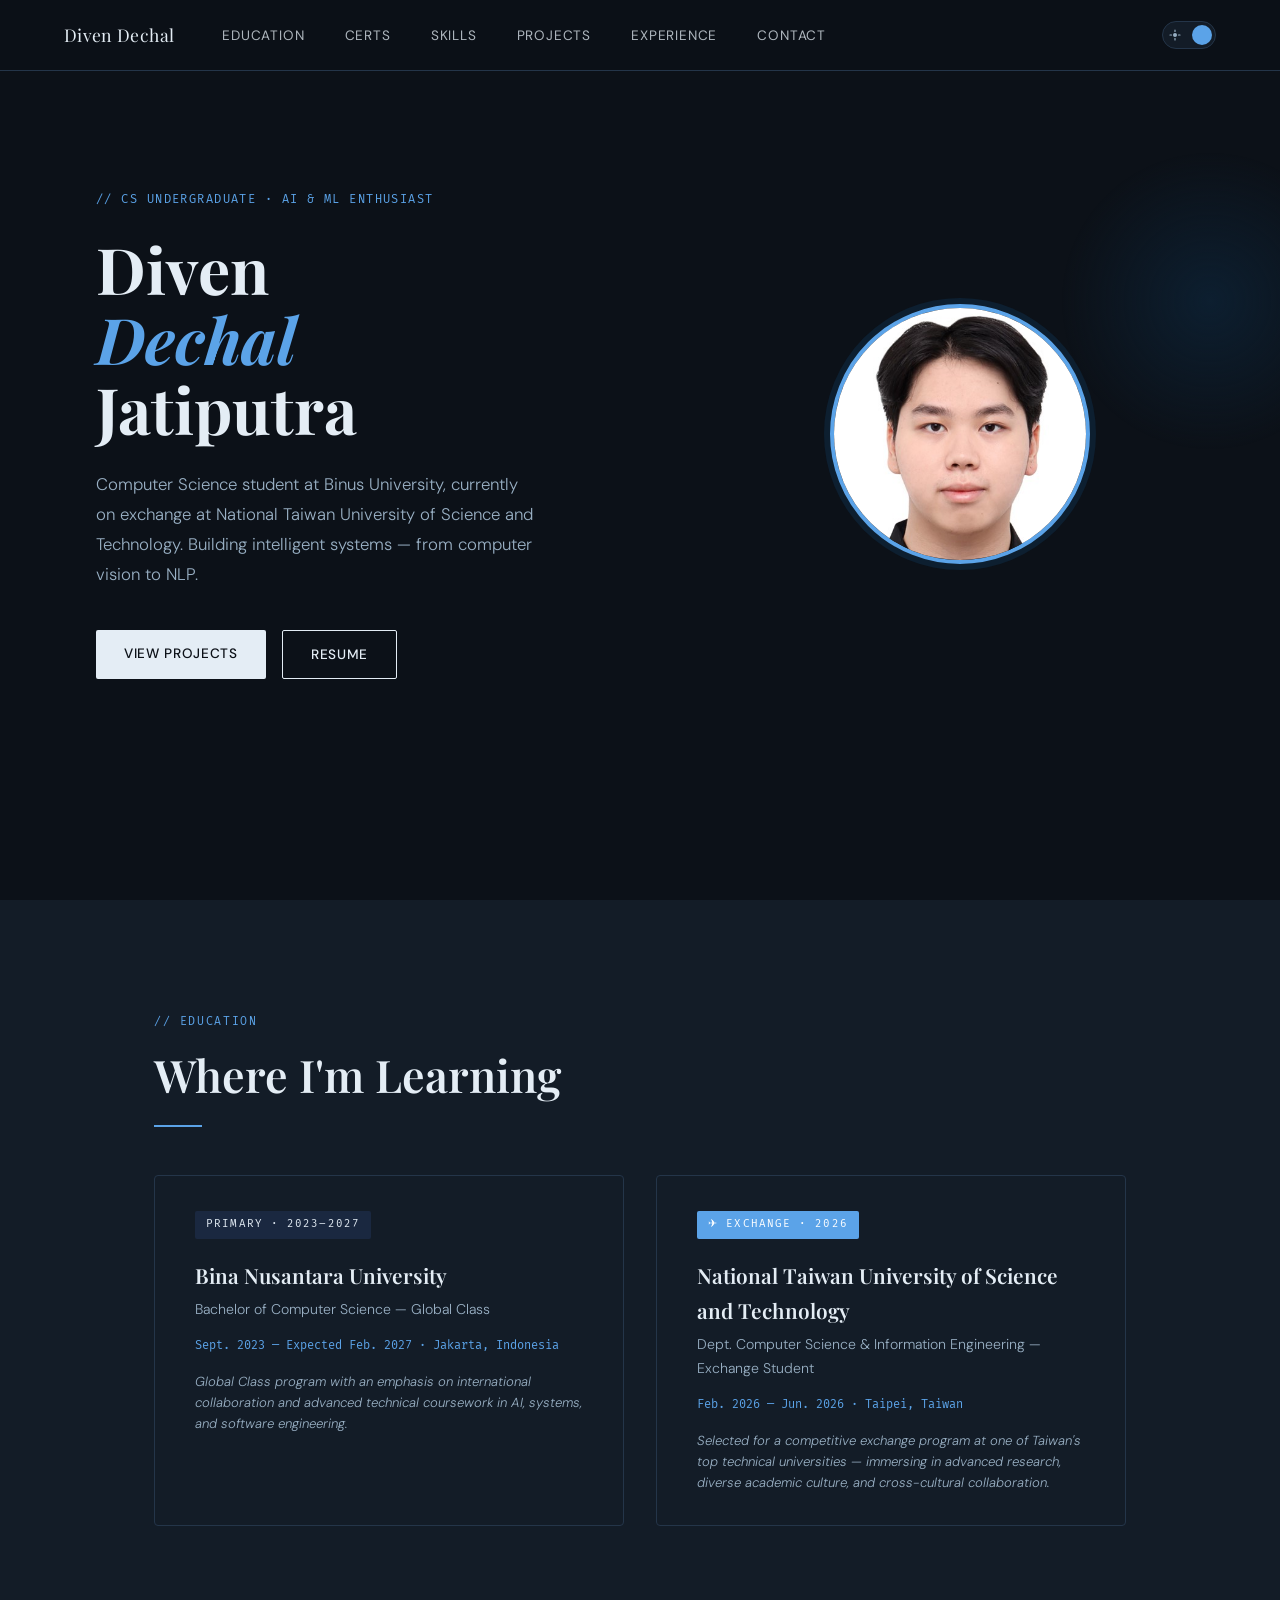
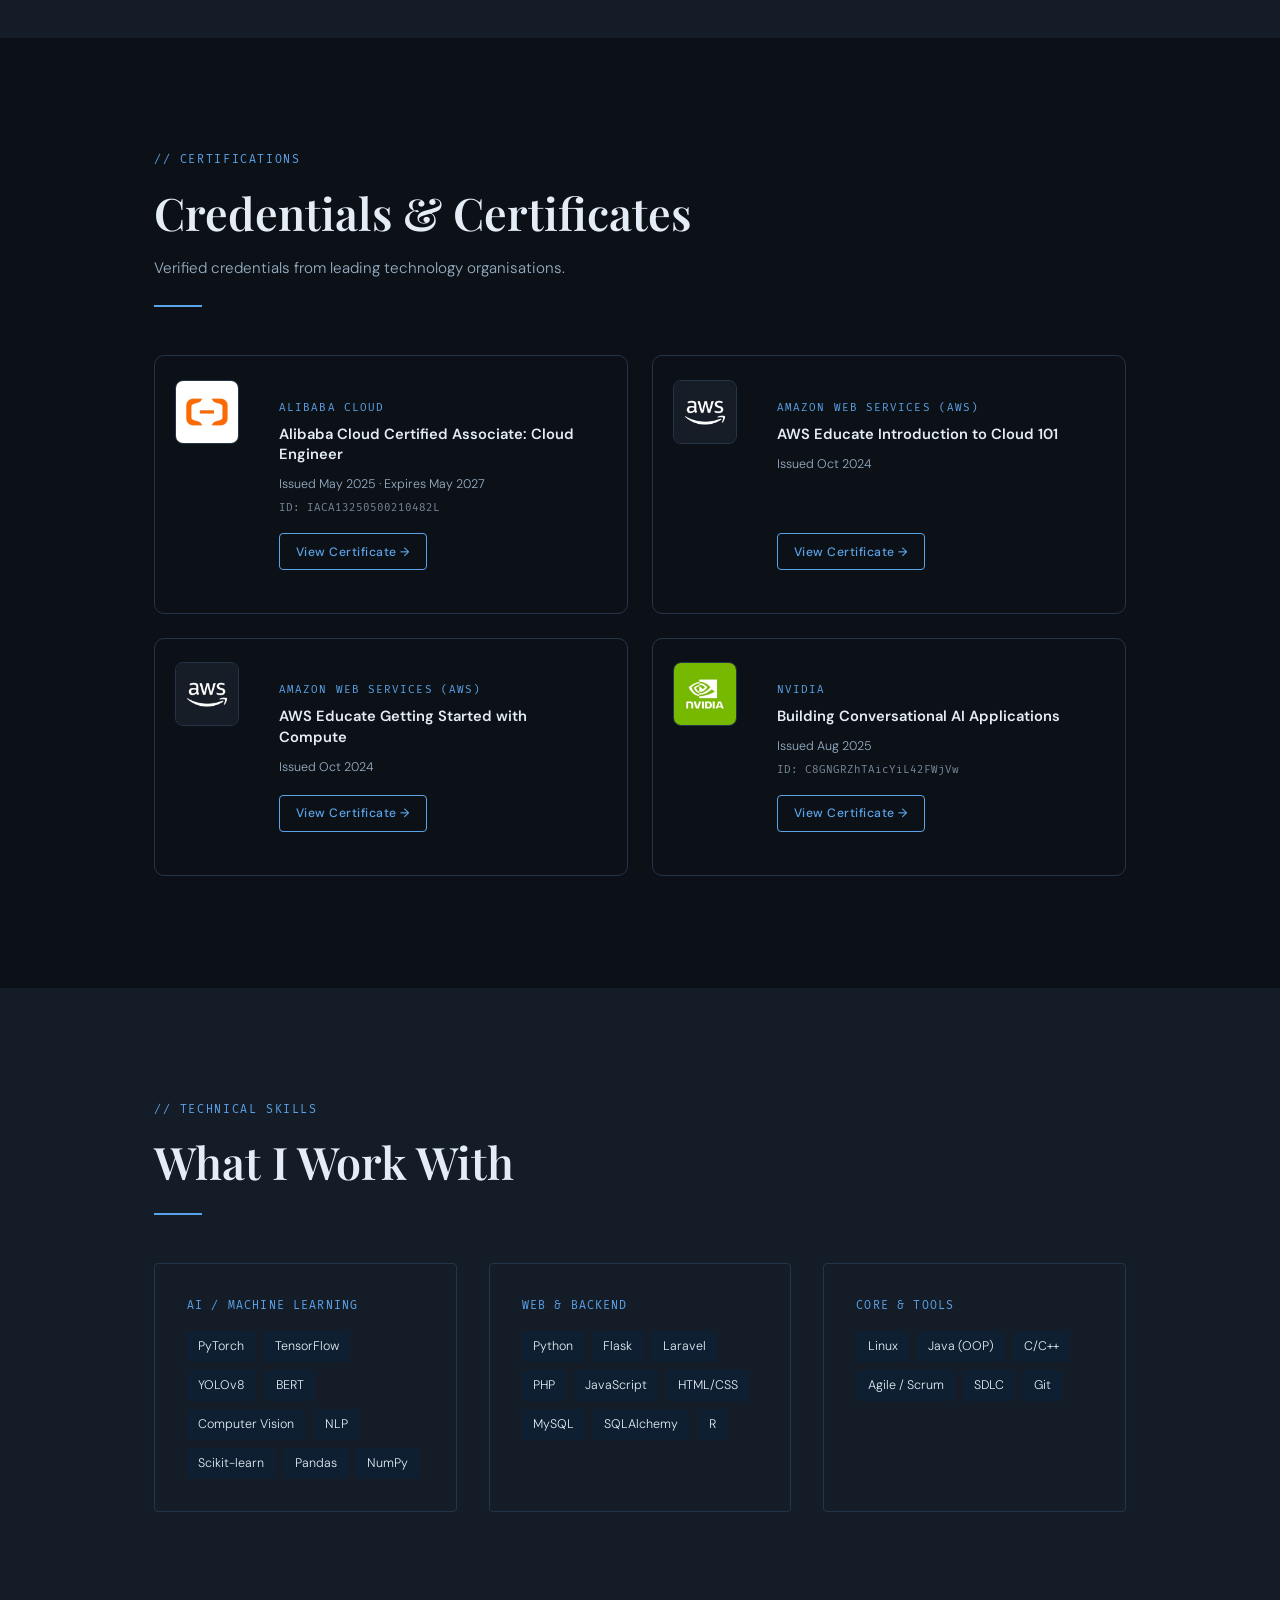
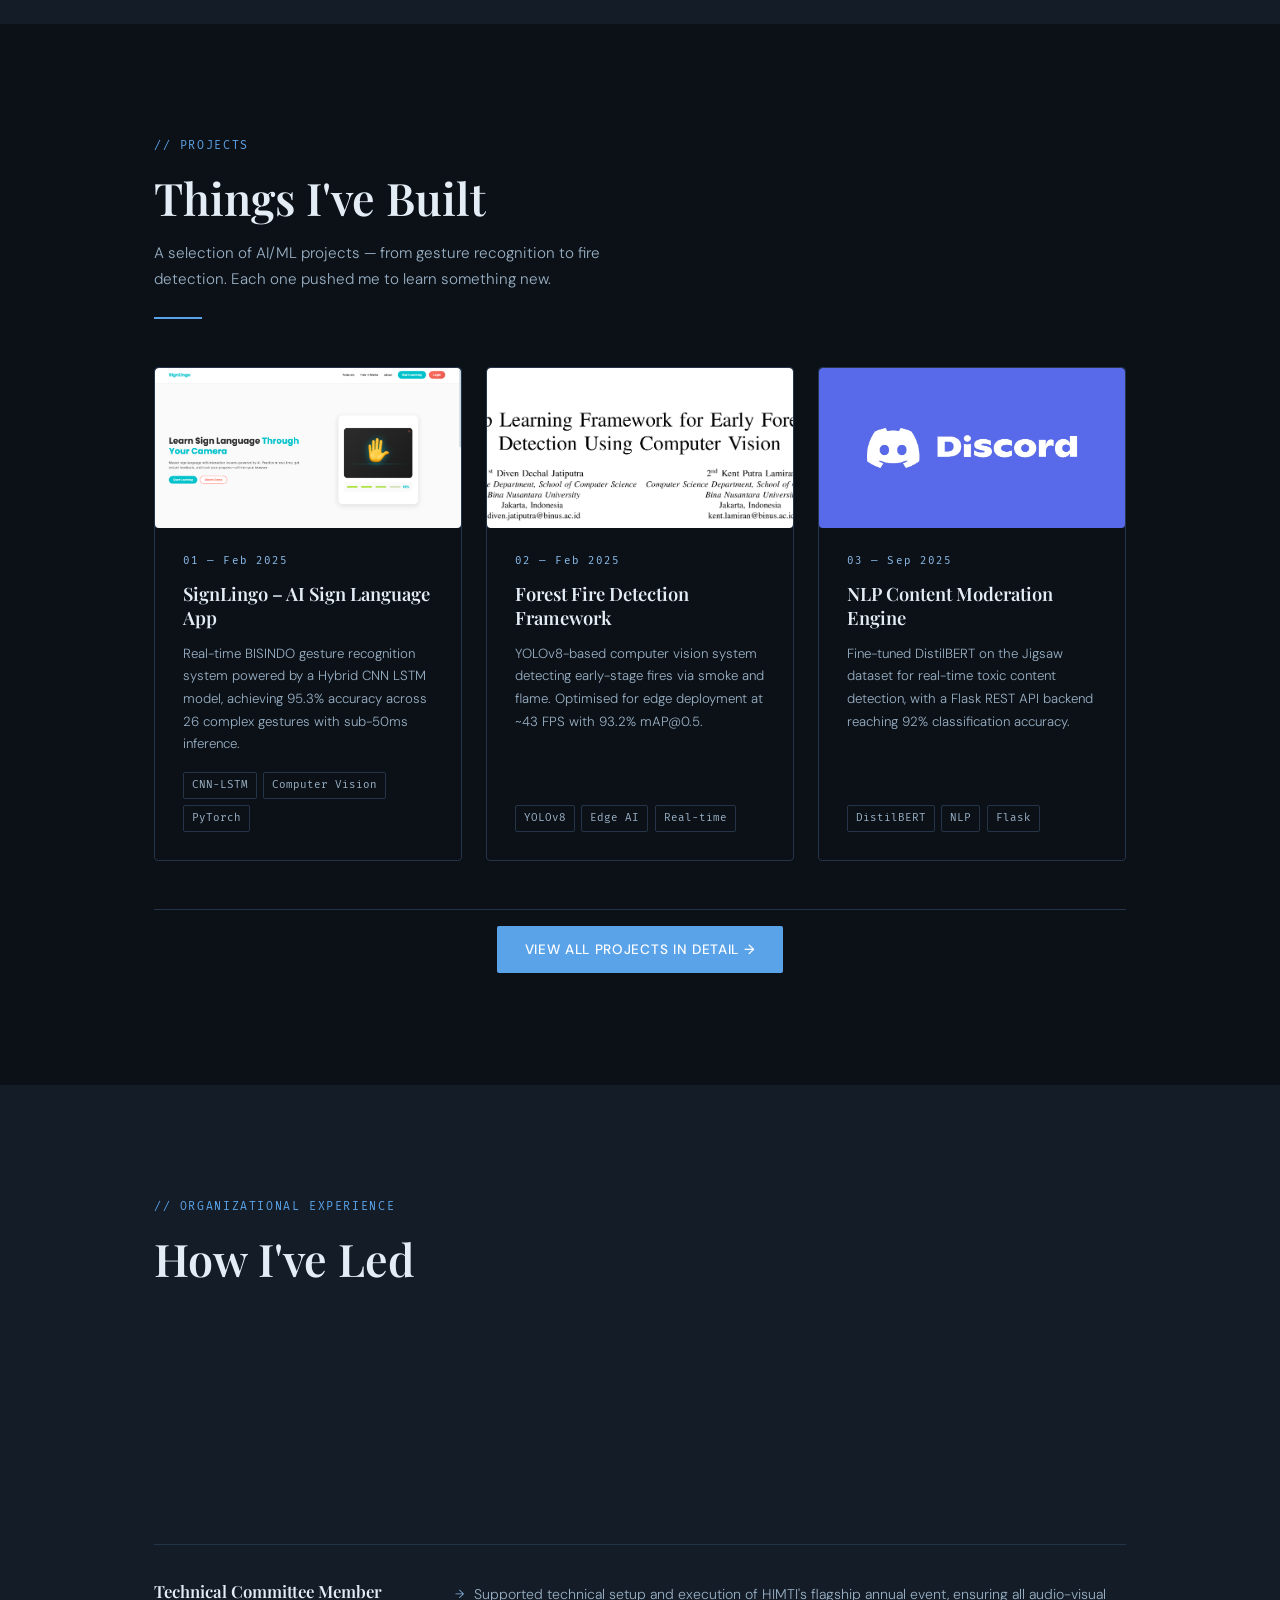
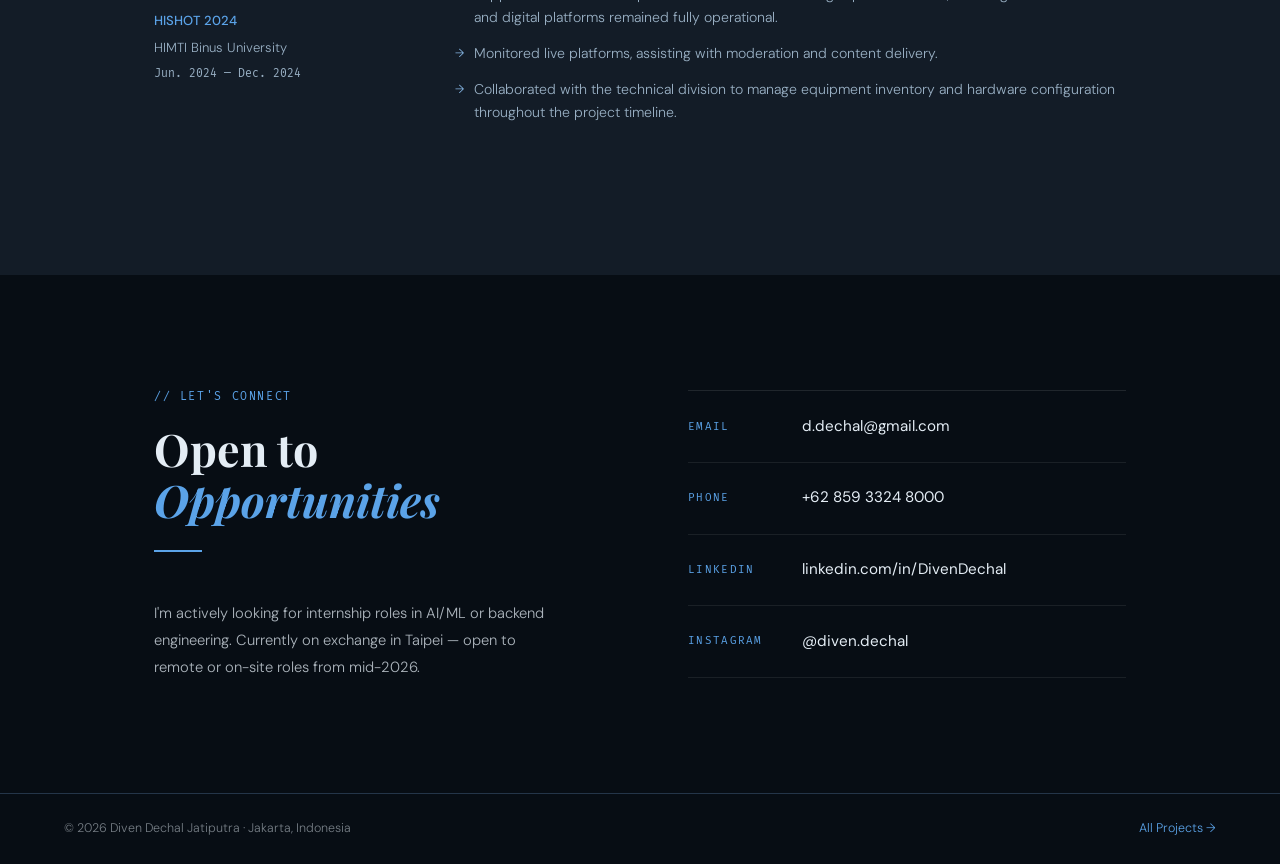
==== Testing.html @ 5cd4cd95 "Implement the Certificate Section" ====
<!DOCTYPE html>
<html lang="en" data-theme="dark">
<head>
  <meta charset="UTF-8" />
  <meta name="viewport" content="width=device-width, initial-scale=1.0" />
  <title>Diven Dechal Jatiputra — Portfolio</title>
  <link rel="preconnect" href="https://fonts.googleapis.com" />
  <link href="https://fonts.googleapis.com/css2?family=Playfair+Display:ital,wght@0,400;0,600;0,700;1,400&family=DM+Sans:wght@300;400;500&family=Fira+Mono:wght@400;500&display=swap" rel="stylesheet" />
  <link rel="stylesheet" href="CSS/style.css" />
</head>
<body>

  <nav>
    <div class="nav-left">
      <a class="nav-logo" href="#">Diven Dechal</a>
      <ul class="nav-links">
        <li><a href="#education">Education</a></li>
        <li><a href="#certificates">Certs</a></li>
        <li><a href="#skills">Skills</a></li>
        <li><a href="#projects">Projects</a></li>
        <li><a href="#experience">Experience</a></li>
        <li><a href="#contact">Contact</a></li>
      </ul>
    </div>
    <button class="theme-toggle" id="themeToggle" aria-label="Toggle theme">
      <span class="toggle-track">
        <!-- Sun -->
        <svg viewBox="0 0 12 12" fill="none" xmlns="http://www.w3.org/2000/svg">
          <circle cx="6" cy="6" r="2" fill="var(--muted)"/>
          <line x1="6" y1="1" x2="6" y2="2.5" stroke="var(--muted)" stroke-width="1.2" stroke-linecap="round"/>
          <line x1="6" y1="9.5" x2="6" y2="11" stroke="var(--muted)" stroke-width="1.2" stroke-linecap="round"/>
          <line x1="1" y1="6" x2="2.5" y2="6" stroke="var(--muted)" stroke-width="1.2" stroke-linecap="round"/>
          <line x1="9.5" y1="6" x2="11" y2="6" stroke="var(--muted)" stroke-width="1.2" stroke-linecap="round"/>
        </svg>
        <!-- Moon -->
        <svg viewBox="0 0 12 12" fill="none" xmlns="http://www.w3.org/2000/svg">
          <path d="M9.5 7A5 5 0 0 1 5 2.5a4.5 4.5 0 1 0 4.5 4.5z" fill="var(--muted)"/>
        </svg>
      </span>
      <span class="toggle-thumb"></span>
    </button>
  </nav>

  <section id="hero">
    <div class="hero-left">
      <p class="hero-tag">// CS Undergraduate · AI &amp; ML Enthusiast</p>
      <h1 class="hero-name">Diven<br /><em>Dechal</em><br />Jatiputra</h1>
      <p class="hero-desc">Computer Science student at Binus University, currently on exchange at National Taiwan University of Science and Technology. Building intelligent systems — from computer vision to NLP.</p>
      <div class="hero-cta">
        <a class="btn btn-primary" href="#projects">View Projects</a>
        <a class="btn btn-outline" href="resource\Diven_CV.pdf">Resume</a>
      </div>
    </div>
    <div class="hero-right">
      <div class="hero-deco"></div>
      <div class="profile-photo-wrap">
        <img class="profile-photo" src="resource/pp.jpg" alt="Diven Dechal Jatiputra" />      </div>
    </div>
  </section>

  <section id="education">
    <div class="container">
      <p class="section-label reveal">// Education</p>
      <h2 class="section-title reveal">Where I'm Learning</h2>
      <div class="section-divider reveal"></div>
      <div class="edu-grid">
        <div class="edu-card reveal">
          <span class="edu-badge badge-main">Primary · 2023–2027</span>
          <h3 class="edu-school">Bina Nusantara University</h3>
          <p class="edu-degree">Bachelor of Computer Science — Global Class</p>
          <p class="edu-period">Sept. 2023 — Expected Feb. 2027 · Jakarta, Indonesia</p>
          <p class="edu-note">Global Class program with an emphasis on international collaboration and advanced technical coursework in AI, systems, and software engineering.</p>
        </div>
        <div class="edu-card reveal" style="transition-delay:0.1s">
          <span class="edu-badge badge-exchange">✈ Exchange · 2026</span>
          <h3 class="edu-school">National Taiwan University of Science and Technology</h3>
          <p class="edu-degree">Dept. Computer Science &amp; Information Engineering — Exchange Student</p>
          <p class="edu-period">Feb. 2026 — Jun. 2026 · Taipei, Taiwan</p>
          <p class="edu-note">Selected for a competitive exchange program at one of Taiwan's top technical universities — immersing in advanced research, diverse academic culture, and cross-cultural collaboration.</p>
        </div>
      </div>
    </div>
  </section>

  <section id="certificates">
    <div class="container">
      <p class="section-label reveal">// Certifications</p>
      <h2 class="section-title reveal">Credentials &amp; Certificates</h2>
      <p class="section-sub reveal">Verified credentials from leading technology organisations.</p>
      <div class="section-divider reveal"></div>
      <div class="cert-grid">

        <!-- Alibaba Cloud -->
        <div class="cert-card reveal">
          <div class="cert-img-wrap">
            <img src="resource/alibaba.jpg" alt="Alibaba Cloud Certificate" class="cert-img" />
          </div>
          <div class="cert-body">
            <p class="cert-issuer">Alibaba Cloud</p>
            <h3 class="cert-name">Alibaba Cloud Certified Associate: Cloud Engineer</h3>
            <div class="cert-meta">
              <span class="cert-date">Issued May 2025 · Expires May 2027</span>
              <span class="cert-id">ID: IACA13250500210482L</span>
            </div>
            <a href="resource/alibaba-cert.jpg" class="cert-btn">View Certificate →</a>
          </div>
        </div>

        <!-- AWS Cloud 101 -->
        <div class="cert-card reveal" style="transition-delay:0.1s">
          <div class="cert-img-wrap">
            <img src="resource/aws.jpg" alt="AWS Certificate" class="cert-img" />
          </div>
          <div class="cert-body">
            <p class="cert-issuer">Amazon Web Services (AWS)</p>
            <h3 class="cert-name">AWS Educate Introduction to Cloud 101</h3>
            <div class="cert-meta">
              <span class="cert-date">Issued Oct 2024</span>
            </div>
            <a href="https://www.credly.com/badges/292834a7-c9d0-4af4-9a19-4c6aaaeac158/" class="cert-btn">View Certificate →</a>
          </div>
        </div>

        <!-- AWS Compute -->
        <div class="cert-card reveal" style="transition-delay:0.15s">
          <div class="cert-img-wrap">
            <img src="resource/aws.jpg" alt="AWS Certificate" class="cert-img" />
          </div>
          <div class="cert-body">
            <p class="cert-issuer">Amazon Web Services (AWS)</p>
            <h3 class="cert-name">AWS Educate Getting Started with Compute</h3>
            <div class="cert-meta">
              <span class="cert-date">Issued Oct 2024</span>
            </div>
            <a href="https://www.credly.com/badges/dbf9cd7e-7baf-4009-af47-1d5d3e913fb0/linked_in_profile" class="cert-btn">View Certificate →</a>
          </div>
        </div>

        <!-- NVIDIA -->
        <div class="cert-card reveal" style="transition-delay:0.2s">
          <div class="cert-img-wrap">
            <img src="resource/nvidia.jpg" alt="NVIDIA Certificate" class="cert-img" />
          </div>
          <div class="cert-body">
            <p class="cert-issuer">NVIDIA</p>
            <h3 class="cert-name">Building Conversational AI Applications</h3>
            <div class="cert-meta">
              <span class="cert-date">Issued Aug 2025</span>
              <span class="cert-id">ID: C8GNGRZhTAicYiL42FWjVw</span>
            </div>
            <a href="https://learn.nvidia.com/certificates?id=RqJtTGAESUC0NpaSTUNZ7w" class="cert-btn">View Certificate →</a>
          </div>
        </div>

      </div>
    </div>
  </section>

  <section id="skills">
    <div class="container">
      <p class="section-label reveal">// Technical Skills</p>
      <h2 class="section-title reveal">What I Work With</h2>
      <div class="section-divider reveal"></div>
      <div class="skills-wrap">
        <div class="skill-group reveal">
          <p class="skill-group-title">AI / Machine Learning</p>
          <div class="skill-tags">
            <span class="tag">PyTorch</span><span class="tag">TensorFlow</span><span class="tag">YOLOv8</span>
            <span class="tag">BERT</span><span class="tag">Computer Vision</span><span class="tag">NLP</span>
            <span class="tag">Scikit-learn</span><span class="tag">Pandas</span><span class="tag">NumPy</span>
          </div>
        </div>
        <div class="skill-group reveal" style="transition-delay:0.1s">
          <p class="skill-group-title">Web &amp; Backend</p>
          <div class="skill-tags">
            <span class="tag">Python</span><span class="tag">Flask</span><span class="tag">Laravel</span>
            <span class="tag">PHP</span><span class="tag">JavaScript</span><span class="tag">HTML/CSS</span>
            <span class="tag">MySQL</span><span class="tag">SQLAlchemy</span><span class="tag">R</span>
          </div>
        </div>
        <div class="skill-group reveal" style="transition-delay:0.2s">
          <p class="skill-group-title">Core &amp; Tools</p>
          <div class="skill-tags">
            <span class="tag">Linux</span><span class="tag">Java (OOP)</span><span class="tag">C/C++</span>
            <span class="tag">Agile / Scrum</span><span class="tag">SDLC</span><span class="tag">Git</span>
          </div>
        </div>
      </div>
    </div>
  </section>

  <section id="projects">
    <div class="container">
      <p class="section-label reveal">// Projects</p>
      <h2 class="section-title reveal">Things I've Built</h2>
      <p class="section-sub reveal">A selection of AI/ML projects — from gesture recognition to fire detection. Each one pushed me to learn something new.</p>
      <div class="section-divider reveal"></div>
      <div class="projects-grid">

        <!-- SignLingo -->
        <div class="project-card reveal">
          <div class="project-img">
            <img src="resource/Signlingo_thumbnail.png" alt="SignLingo App Screenshot" style="width:100%; height:100%; object-fit:cover; border-radius:4px;"/>
          </div>
          <div class="project-body">
            <p class="project-num">01 — Feb 2025</p>
            <h3 class="project-name">SignLingo – AI Sign Language App</h3>
            <p class="project-brief">Real-time BISINDO gesture recognition system powered by a Hybrid CNN LSTM model, achieving 95.3% accuracy across 26 complex gestures with sub-50ms inference.</p>
            <div class="project-stack"><span class="project-tag">CNN-LSTM</span><span class="project-tag">Computer Vision</span><span class="project-tag">PyTorch</span></div>
          </div>
        </div>

        <!-- Forest Fire -->
        <div class="project-card reveal" style="transition-delay:0.1s">
          <div class="project-img">
            <img src="resource/ForestFire.png" alt="Forest Fire Detection Framework Screenshot" style="width:100%; height:100%; object-fit:cover; border-radius:4px;"/>
          </div>
          <div class="project-body">
            <p class="project-num">02 — Feb 2025</p>
            <h3 class="project-name">Forest Fire Detection Framework</h3>
            <p class="project-brief">YOLOv8-based computer vision system detecting early-stage fires via smoke and flame. Optimised for edge deployment at ~43 FPS with 93.2% mAP@0.5.</p>
            <div class="project-stack"><span class="project-tag">YOLOv8</span><span class="project-tag">Edge AI</span><span class="project-tag">Real-time</span></div>
          </div>
        </div>

        <!-- NLP Engine -->
        <div class="project-card reveal" style="transition-delay:0.2s">
          <div class="project-img">
            <img src="resource/Discord.jpg" alt="NLP Content Moderation Engine Screenshot" style="width:100%; height:100%; object-fit:cover; border-radius:4px;"/>
          </div>
          <div class="project-body">
            <p class="project-num">03 — Sep 2025</p>
            <h3 class="project-name">NLP Content Moderation Engine</h3>
            <p class="project-brief">Fine-tuned DistilBERT on the Jigsaw dataset for real-time toxic content detection, with a Flask REST API backend reaching 92% classification accuracy.</p>
            <div class="project-stack"><span class="project-tag">DistilBERT</span><span class="project-tag">NLP</span><span class="project-tag">Flask</span></div>
          </div>
        </div>

      </div>
      <div class="projects-footer reveal">
        <a class="btn btn-amber" href="HTML/projects.html">View All Projects in Detail →</a>
      </div>
    </div>
  </section>

  <section id="experience">
    <div class="container">
      <p class="section-label reveal">// Organizational Experience</p>
      <h2 class="section-title reveal">How I've Led</h2>
      <div class="section-divider reveal"></div>
      <div class="exp-list">
        <div class="exp-item reveal">
          <div class="exp-meta">
            <p class="exp-role">Technical Division Coordinator</p>
            <p class="exp-org">HIMTI × BCA Webinar 2025</p>
            <p class="exp-org" style="color:var(--muted);font-weight:300">HIMTI Binus University</p>
            <p class="exp-period">Mar. 2025 — Jun. 2025</p>
          </div>
          <ul class="exp-bullets">
            <li>Led and managed a team of technical staff, delegating roles to ensure full coverage of all digital logistics and live production requirements.</li>
            <li>Directed live broadcast execution — managing real-time transitions, audio levels, and participant moderation for an uninterrupted professional stream.</li>
          </ul>
        </div>
        <div class="exp-item reveal">
          <div class="exp-meta">
            <p class="exp-role">Technical Committee Member</p>
            <p class="exp-org">HISHOT 2024</p>
            <p class="exp-org" style="color:var(--muted);font-weight:300">HIMTI Binus University</p>
            <p class="exp-period">Jun. 2024 — Dec. 2024</p>
          </div>
          <ul class="exp-bullets">
            <li>Supported technical setup and execution of HIMTI's flagship annual event, ensuring all audio-visual and digital platforms remained fully operational.</li>
            <li>Monitored live platforms, assisting with moderation and content delivery.</li>
            <li>Collaborated with the technical division to manage equipment inventory and hardware configuration throughout the project timeline.</li>
          </ul>
        </div>
      </div>
    </div>
  </section>


  <section id="contact">
    <div class="container">
      <div class="contact-layout">

        <!-- LEFT -->
        <div class="contact-left reveal">
          <p class="section-label">// Let's Connect</p>
          <h2 class="contact-heading">Open to<br /><em>Opportunities</em></h2>
          <div class="section-divider"></div>
          <p class="contact-blurb">I'm actively looking for internship roles in AI/ML or backend engineering. Currently on exchange in Taipei — open to remote or on-site roles from mid-2026.</p>
        </div>

        <!-- RIGHT: stacked contact rows -->
        <div class="contact-right reveal" style="transition-delay:0.15s">
          <a href="mailto:d.dechal@gmail.com" class="contact-row">
            <span class="contact-row-label">Email</span>
            <span class="contact-row-arrow">→</span>
            <span class="contact-row-value">d.dechal@gmail.com</span>
          </a>
          <a href="tel:+6285933248000" class="contact-row">
            <span class="contact-row-label">Phone</span>
            <span class="contact-row-arrow">→</span>
            <span class="contact-row-value">+62 859 3324 8000</span>
          </a>
          <a href="https://www.linkedin.com/in/divendechal/" class="contact-row">
            <span class="contact-row-label">LinkedIn</span>
            <span class="contact-row-arrow">→</span>
            <span class="contact-row-value">linkedin.com/in/DivenDechal</span>
          </a>
          <a href="https://www.instagram.com/diven.dechal/" class="contact-row">
            <span class="contact-row-label">Instagram</span>
            <span class="contact-row-arrow">→</span>
            <span class="contact-row-value">@diven.dechal</span>
          </a>
        </div>

      </div>
    </div>
  </section>

  <footer>
    <p>© 2026 Diven Dechal Jatiputra · Jakarta, Indonesia</p>
    <a href="HTML/projects.html">All Projects →</a>
  </footer>

  <script src="JS/main.js"></script>
</body>
</html>
---- CSS/style.css ----
*, *::before, *::after { box-sizing: border-box; margin: 0; padding: 0; }

    /* ── LIGHT THEME ── */
    :root {
      --bg:            #F6F2EB;
      --surface:       #FDFCF9;
      --text:          #1C1B19;
      --muted:         #7A7568;
      --accent:        #C17F3A;
      --accent-light:  #E8C99A;
      --accent-faint:  #F5ECD9;
      --border:        #E0D9CE;
      --nav-bg:        rgba(246,242,235,0.92);
      --contact-bg:    #1C1B19;
      --contact-text:  #F6F2EB;
      --contact-muted: rgba(246,242,235,0.5);
      --footer-bg:     #1C1B19;
      --footer-text:   rgba(246,242,235,0.3);
      --badge-main-bg: #1C1B19;
      --badge-main-fg: #F6F2EB;
      --serif: 'Playfair Display', Georgia, serif;
      --sans:  'DM Sans', sans-serif;
      --mono:  'Fira Mono', monospace;
    }

    /* ── DARK THEME ── */
    [data-theme="dark"] {
      --bg:            #0C1118;
      --surface:       #131C27;
      --text:          #E4EDF5;
      --muted:         #99B0C4;
      --accent:        #5BA3E8;
      --accent-light:  #8DC0F0;
      --accent-faint:  #0D1F30;
      --border:        #243549;
      --nav-bg:        rgba(12,17,24,0.95);
      --contact-bg:    #070D14;
      --contact-text:  #E4EDF5;
      --contact-muted: rgba(228,237,245,0.75);
      --footer-bg:     #070D14;
      --footer-text:   rgba(228,237,245,0.5);
      --badge-main-bg: #1A2840;
      --badge-main-fg: #E4EDF5;
    }

    html { scroll-behavior: smooth; }
    body {
      background: var(--bg);
      color: var(--text);
      font-family: var(--sans);
      font-weight: 300;
      line-height: 1.7;
      overflow-x: hidden;
      transition: background 0.3s, color 0.3s;
    }

    /* ── NAV ── */
    nav {
      position: fixed; top: 0; left: 0; right: 0; z-index: 100;
      display: flex; justify-content: space-between; align-items: center;
      padding: 1.25rem 4rem;
      background: var(--nav-bg);
      backdrop-filter: blur(14px);
      border-bottom: 1px solid var(--border);
      transition: background 0.3s, border-color 0.3s;
    }
    .nav-left { display: flex; align-items: center; gap: 3rem; }
    .nav-logo { font-family: var(--serif); font-size: 1.1rem; color: var(--text); text-decoration: none; letter-spacing: 0.02em; }
    .nav-links { display: flex; gap: 2.5rem; list-style: none; }
    .nav-links a {
      color: var(--muted); text-decoration: none;
      font-size: 0.85rem; font-weight: 400;
      letter-spacing: 0.06em; text-transform: uppercase;
      transition: color 0.2s;
    }
    .nav-links a:hover { color: var(--accent); }
    [data-theme="dark"] .nav-links a { color: var(--text); opacity: 0.75; }
    [data-theme="dark"] .nav-links a:hover { color: var(--accent); opacity: 1; }

    /* ── THEME TOGGLE ── */
    .theme-toggle {
      position: relative;
      width: 54px; height: 28px;
      background: var(--surface);
      border: 1px solid var(--border);
      border-radius: 14px;
      cursor: pointer;
      flex-shrink: 0;
      transition: background 0.3s, border-color 0.3s;
      outline: none;
    }
    .theme-toggle:hover { border-color: var(--accent); }
    .toggle-track {
      position: absolute; inset: 0;
      display: flex; align-items: center;
      justify-content: space-between;
      padding: 0 6px;
      pointer-events: none;
    }
    .toggle-track svg { width: 12px; height: 12px; }
    .toggle-thumb {
      position: absolute;
      top: 3px; left: 3px;
      width: 20px; height: 20px;
      border-radius: 50%;
      background: var(--accent);
      transition: transform 0.3s cubic-bezier(0.34,1.56,0.64,1), background 0.3s;
      pointer-events: none;
    }
    [data-theme="dark"] .toggle-thumb { transform: translateX(26px); }


    /* ── PROFILE PHOTO ── */
    .profile-photo-wrap {
      display: flex;
      flex-direction: column;
      align-items: center;
      gap: 2rem;
    }
    .profile-photo {
      width: 260px;
      height: 260px;
      border-radius: 50%;
      object-fit: cover;
      object-position: center top;
      border: 4px solid var(--accent);
      box-shadow: 0 0 0 10px var(--accent-faint);
      transition: border-color 0.3s, box-shadow 0.3s;
      display: block;
    }
    [data-theme="dark"] .profile-photo {
      box-shadow: 0 0 0 6px var(--accent-faint);
    }

    /* ── HERO ── */
    #hero {
      min-height: 100vh;
      display: grid; grid-template-columns: 1fr 1fr;
      padding-top: 80px; position: relative; overflow: hidden;
      background: var(--bg); transition: background 0.3s;
    }
    .hero-left {
      display: flex; flex-direction: column; justify-content: center;
      padding: 6rem 4rem 6rem 6rem;
    }
    .hero-tag {
      font-family: var(--mono); font-size: 0.75rem;
      letter-spacing: 0.12em; color: var(--accent);
      text-transform: uppercase; margin-bottom: 1.5rem;
      opacity: 0; animation: fadeUp 0.7s 0.2s forwards;
    }
    .hero-name {
      font-family: var(--serif);
      font-size: clamp(3rem, 5vw, 5rem);
      line-height: 1.1; font-weight: 700; color: var(--text);
      margin-bottom: 1.5rem;
      opacity: 0; animation: fadeUp 0.7s 0.35s forwards;
    }
    .hero-name em { font-style: italic; color: var(--accent); }
    .hero-desc {
      font-size: 1.05rem; color: var(--muted);
      max-width: 440px; line-height: 1.8; margin-bottom: 2.5rem;
      opacity: 0; animation: fadeUp 0.7s 0.5s forwards;
    }
    .hero-cta {
      display: flex; gap: 1rem; flex-wrap: wrap;
      opacity: 0; animation: fadeUp 0.7s 0.65s forwards;
    }

    /* ── BUTTONS ── */
    .btn {
      display: inline-block; padding: 0.75rem 1.75rem;
      font-family: var(--sans); font-size: 0.85rem; font-weight: 500;
      letter-spacing: 0.05em; text-transform: uppercase;
      text-decoration: none; border-radius: 2px; cursor: pointer;
      transition: all 0.25s; border: none;
    }
    .btn-primary { background: var(--text); color: var(--bg); }
    .btn-primary:hover { background: var(--accent); color: #fff; }
    .btn-outline { background: transparent; color: var(--text); border: 1px solid var(--text); }
    .btn-outline:hover { background: var(--text); color: var(--bg); }
    .btn-amber { background: var(--accent); color: #fff; }
    .btn-amber:hover { background: var(--text); color: var(--bg); }

    /* ── HERO CARD ── */
    .hero-right {
      display: flex; align-items: center; justify-content: center;
      padding: 6rem 4rem; position: relative;
    }
    .hero-card {
      background: var(--surface); border: 1px solid var(--border);
      border-radius: 4px; padding: 2.5rem; width: 320px; position: relative;
      opacity: 0; animation: fadeUp 0.8s 0.6s forwards;
      transition: background 0.3s, border-color 0.3s;
    }
    .hero-card::before {
      content: ''; position: absolute;
      top: 12px; left: 12px; width: 100%; height: 100%;
      border: 1px solid var(--accent-light); border-radius: 4px;
      z-index: -1; transition: border-color 0.3s;
    }
    .hero-card-label { font-family: var(--mono); font-size: 0.7rem; letter-spacing: 0.1em; text-transform: uppercase; color: var(--muted); margin-bottom: 1.5rem; }
    .hero-stat { display: flex; flex-direction: column; margin-bottom: 1.5rem; }
    .hero-stat + .hero-stat { padding-top: 1.5rem; border-top: 1px solid var(--border); }
    .stat-num { font-family: var(--serif); font-size: 2.2rem; font-weight: 700; color: var(--accent); line-height: 1; }
    .stat-label { font-size: 0.82rem; color: var(--muted); margin-top: 0.3rem; }
    .hero-deco {
      position: absolute; width: 300px; height: 300px; border-radius: 50%;
      background: radial-gradient(circle, var(--accent-faint) 0%, transparent 70%);
      top: 10%; right: -80px; z-index: 0; pointer-events: none; transition: background 0.3s;
    }

    /* ── SHARED ── */
    section { padding: 7rem 0; transition: background 0.3s; }
    .container { max-width: 1100px; margin: 0 auto; padding: 0 4rem; }
    .section-label { font-family: var(--mono); font-size: 0.72rem; letter-spacing: 0.14em; text-transform: uppercase; color: var(--accent); margin-bottom: 1rem; }
    .section-title { font-family: var(--serif); font-size: clamp(2rem, 3.5vw, 3rem); font-weight: 600; line-height: 1.2; margin-bottom: 1rem; color: var(--text); }
    .section-sub { color: var(--muted); font-size: 0.95rem; max-width: 520px; }
    .section-divider { width: 48px; height: 2px; background: var(--accent); margin: 1.5rem 0 3rem; }

    /* ── EDUCATION ── */
    #education { background: var(--surface); }
    .edu-grid { display: grid; grid-template-columns: 1fr 1fr; gap: 2rem; margin-top: 3rem; }
    .edu-card {
      border: 1px solid var(--border); border-radius: 4px; padding: 2rem 2.5rem;
      background: var(--surface);
      transition: transform 0.25s, box-shadow 0.25s, background 0.3s, border-color 0.3s;
    }
    .edu-card:hover { transform: translateY(-4px); box-shadow: 0 12px 40px rgba(0,0,0,0.08); }
    [data-theme="dark"] .edu-card:hover { box-shadow: 0 12px 40px rgba(0,0,0,0.5); }
    .edu-badge { display: inline-block; font-family: var(--mono); font-size: 0.68rem; letter-spacing: 0.1em; padding: 0.3rem 0.7rem; border-radius: 2px; text-transform: uppercase; margin-bottom: 1.2rem; }
    .badge-main { background: var(--badge-main-bg); color: var(--badge-main-fg); }
    .badge-exchange { background: var(--accent); color: #fff; }
    .edu-school { font-family: var(--serif); font-size: 1.3rem; font-weight: 600; margin-bottom: 0.3rem; color: var(--text); }
    .edu-degree { font-size: 0.88rem; color: var(--muted); margin-bottom: 0.8rem; }
    .edu-period { font-family: var(--mono); font-size: 0.75rem; color: var(--accent); }
    .edu-note { margin-top: 1rem; font-size: 0.82rem; color: var(--muted); font-style: italic; line-height: 1.6; }

    /* ── SKILLS ── */
    #skills { background: var(--surface); }
    .skills-wrap { display: grid; grid-template-columns: repeat(3,1fr); gap: 2rem; margin-top: 3rem; }
    .skill-group { padding: 2rem; border: 1px solid var(--border); border-radius: 4px; background: var(--surface); transition: border-color 0.25s, background 0.3s; }
    .skill-group:hover { border-color: var(--accent); }
    .skill-group-title { font-family: var(--mono); font-size: 0.72rem; letter-spacing: 0.1em; text-transform: uppercase; color: var(--accent); margin-bottom: 1rem; }
    .skill-tags { display: flex; flex-wrap: wrap; gap: 0.5rem; }
    .tag { font-size: 0.78rem; padding: 0.3rem 0.7rem; background: var(--accent-faint); color: var(--text); border-radius: 2px; transition: background 0.3s; }

    /* ── PROJECTS ── */
    #projects { background: var(--bg); }
    .projects-grid { display: grid; grid-template-columns: repeat(3,1fr); gap: 1.5rem; margin-bottom: 3rem; }
    .project-card {
      border: 1px solid var(--border); border-radius: 4px;
      background: var(--bg); cursor: pointer;
      transition: all 0.25s; position: relative; overflow: hidden;
      display: flex; flex-direction: column;
    }
    .project-card::after { content: ''; position: absolute; bottom: 0; left: 0; height: 2px; width: 0; background: var(--accent); transition: width 0.35s; }
    .project-card:hover { transform: translateY(-4px); box-shadow: 0 12px 40px rgba(0,0,0,0.08); }
    [data-theme="dark"] .project-card:hover { box-shadow: 0 12px 40px rgba(0,0,0,0.45); }
    .project-card:hover::after { width: 100%; }
    .project-img {
      width: 100%; height: 160px; overflow: hidden;
      background: var(--accent-faint);
      display: flex; align-items: center; justify-content: center;
      transition: background 0.3s;
      flex-shrink: 0;
    }
    .project-img svg { width: 100%; height: 100%; }
    .project-card:hover .project-img svg { transform: scale(1.03); transition: transform 0.4s ease; }
    .project-body { padding: 1.5rem 1.75rem 1.75rem; display: flex; flex-direction: column; flex: 1; }
    .project-num { font-family: var(--mono); font-size: 0.68rem; color: var(--accent-light); margin-bottom: 0.75rem; letter-spacing: 0.1em; }
    .project-name { font-family: var(--serif); font-size: 1.15rem; font-weight: 600; margin-bottom: 0.8rem; line-height: 1.3; color: var(--text); }
    .project-brief { font-size: 0.83rem; color: var(--muted); line-height: 1.7; flex: 1; }
    .project-stack { display: flex; flex-wrap: wrap; gap: 0.4rem; margin-top: 1rem; }
    .project-tag { font-family: var(--mono); font-size: 0.68rem; padding: 0.2rem 0.5rem; border: 1px solid var(--border); color: var(--muted); border-radius: 2px; }
    .projects-footer { text-align: center; padding-top: 1rem; border-top: 1px solid var(--border); }

    /* ── EXPERIENCE ── */
    #experience { background: var(--surface); }
    .exp-list { margin-top: 3rem; }
    .exp-item { display: grid; grid-template-columns: 1fr 2.5fr; gap: 2rem; padding: 2rem 0; border-top: 1px solid var(--border); }
    .exp-role { font-family: var(--serif); font-size: 1.05rem; font-weight: 600; margin-bottom: 0.3rem; color: var(--text); }
    .exp-org { font-size: 0.82rem; color: var(--accent); font-weight: 500; margin-bottom: 0.3rem; }
    .exp-period { font-family: var(--mono); font-size: 0.72rem; color: var(--muted); }
    .exp-bullets { list-style: none; padding: 0; }
    .exp-bullets li { font-size: 0.88rem; color: var(--muted); padding: 0.4rem 0 0.4rem 1.2rem; position: relative; line-height: 1.65; }
    .exp-bullets li::before { content: '→'; position: absolute; left: 0; color: var(--accent-light); font-size: 0.75rem; top: 0.5rem; }

    /* ── CONTACT ── */
    #contact { background: var(--contact-bg); transition: background 0.3s; padding: 7rem 0; }
    #contact .section-label { color: var(--accent-light); }
    [data-theme="dark"] #contact .section-label { color: var(--accent); }
    #contact .section-divider { background: var(--accent); }

    .contact-layout {
      display: grid;
      grid-template-columns: 1fr 1fr;
      gap: 6rem;
      align-items: center;
    }
    .contact-heading {
      font-family: var(--serif);
      font-size: clamp(2.2rem, 3.5vw, 3.2rem);
      font-weight: 700;
      line-height: 1.15;
      color: var(--contact-text);
      margin-bottom: 1rem;
    }
    .contact-heading em { font-style: italic; color: var(--accent); }
    .contact-blurb {
      font-size: 0.92rem;
      color: var(--contact-muted);
      line-height: 1.85;
      max-width: 400px;
    }

    /* stacked contact rows */
    .contact-right {
      display: flex;
      flex-direction: column;
      border-top: 1px solid rgba(255,255,255,0.1);
    }
    [data-theme="light"] .contact-right { border-top: 1px solid rgba(255,255,255,0.15); }
    .contact-row {
      display: grid;
      grid-template-columns: 90px 24px 1fr;
      align-items: center;
      padding: 1.4rem 0;
      border-bottom: 1px solid rgba(255,255,255,0.08);
      text-decoration: none;
      transition: padding-left 0.25s, border-color 0.25s;
    }
    [data-theme="light"] .contact-row { border-bottom: 1px solid rgba(255,255,255,0.1); }
    .contact-row:hover {
      padding-left: 0.75rem;
      border-bottom-color: var(--accent);
    }
    .contact-row-label {
      font-family: var(--mono);
      font-size: 0.68rem;
      letter-spacing: 0.12em;
      text-transform: uppercase;
      color: var(--accent);
    }
    [data-theme="light"] .contact-row-label { color: var(--accent-light); }
    .contact-row-arrow {
      font-size: 0.85rem;
      color: var(--accent);
      opacity: 0;
      transition: opacity 0.25s;
    }
    .contact-row:hover .contact-row-arrow { opacity: 1; }
    .contact-row-value {
      font-size: 0.95rem;
      color: var(--contact-text);
      font-weight: 400;
    }

    /* ── CERTIFICATES ── */
    #certificates { background: var(--bg); }

    .cert-grid {
      display: grid;
      grid-template-columns: 1fr 1fr;
      gap: 1.5rem;
    }

    .cert-card {
      display: flex;
      flex-direction: row;
      gap: 1rem;
      padding: 1.25rem;
      border: 1px solid var(--border);
      border-radius: 10px;
      overflow: hidden;
      background: var(--bg);
      transition: transform 0.25s, box-shadow 0.25s, border-color 0.25s;
    }
    .cert-card:hover {
      transform: translateY(-3px);
      box-shadow: 0 14px 40px rgba(0,0,0,0.1);
      border-color: var(--accent);
    }
    [data-theme="dark"] .cert-card:hover {
      box-shadow: 0 14px 40px rgba(0,0,0,0.45);
    }

    /* certificate thumbnail */
    .cert-img-wrap {
      width: 64px;
      height: 64px;
      flex-shrink: 0;
      background: var(--accent-faint);
      display: flex;
      align-items: center;
      justify-content: center;
      overflow: hidden;
      border-radius: 8px;
      border: 1px solid var(--border);
      align-self: flex-start;
      margin-top: 0.2rem;
    }
    .cert-img {
      width: 100%;
      height: 100%;
      object-fit: cover;
      object-position: center;
      display: block;
    }

    /* card details */
    .cert-body {
      padding: 1.4rem 1.5rem;
      display: flex;
      flex-direction: column;
      gap: 0.4rem;
      flex: 1;
    }
    .cert-issuer {
      font-family: var(--mono);
      font-size: 0.68rem;
      letter-spacing: 0.1em;
      text-transform: uppercase;
      color: var(--accent);
    }
    .cert-name {
      font-family: var(--sans);
      font-size: 0.92rem;
      font-weight: 600;
      color: var(--text);
      line-height: 1.4;
      margin-bottom: 0.2rem;
    }
    .cert-meta {
      display: flex;
      flex-direction: column;
      gap: 0.2rem;
      margin-bottom: 0.6rem;
    }
    .cert-date {
      font-size: 0.78rem;
      color: var(--muted);
    }
    .cert-id {
      font-family: var(--mono);
      font-size: 0.68rem;
      color: var(--muted);
      opacity: 0.75;
      word-break: break-all;
    }
    .cert-btn {
      display: inline-block;
      margin-top: auto;
      padding: 0.45rem 1rem;
      font-family: var(--sans);
      font-size: 0.76rem;
      font-weight: 500;
      letter-spacing: 0.04em;
      color: var(--accent);
      border: 1px solid var(--accent);
      border-radius: 4px;
      text-decoration: none;
      width: fit-content;
      transition: background 0.2s, color 0.2s;
    }
    .cert-btn:hover {
      background: var(--accent);
      color: var(--bg);
    }

    /* ── FOOTER ── */
    footer { background: var(--footer-bg); border-top: 1px solid var(--border); padding: 1.5rem 4rem; display: flex; justify-content: space-between; align-items: center; transition: background 0.3s; }
    footer p { font-size: 0.78rem; color: var(--footer-text); }
    footer a { font-size: 0.78rem; color: var(--accent); text-decoration: none; }

    /* ── ANIMATIONS ── */
    @keyframes fadeUp {
      from { opacity: 0; transform: translateY(20px); }
      to   { opacity: 1; transform: translateY(0); }
    }
    .reveal { opacity: 0; transform: translateY(24px); transition: opacity 0.65s ease, transform 0.65s ease; }
    .reveal.visible { opacity: 1; transform: none; }

    /* ── RESPONSIVE ── */
    @media (max-width: 900px) {
      nav { padding: 1rem 1.5rem; }
      .nav-links { gap: 1.2rem; }
      #hero { grid-template-columns: 1fr; }
      .hero-right { display: none; }
      .hero-left { padding: 6rem 2rem 4rem; }
      .container { padding: 0 2rem; }
      .edu-grid, .projects-grid, .skills-wrap, .contact-layout, .cert-grid { grid-template-columns: 1fr; }
      .cert-img-wrap { width: 52px; height: 52px; }
      .exp-item { grid-template-columns: 1fr; gap: 0.5rem; }
      footer { flex-direction: column; gap: 0.5rem; text-align: center; padding: 1.5rem 2rem; }
    }
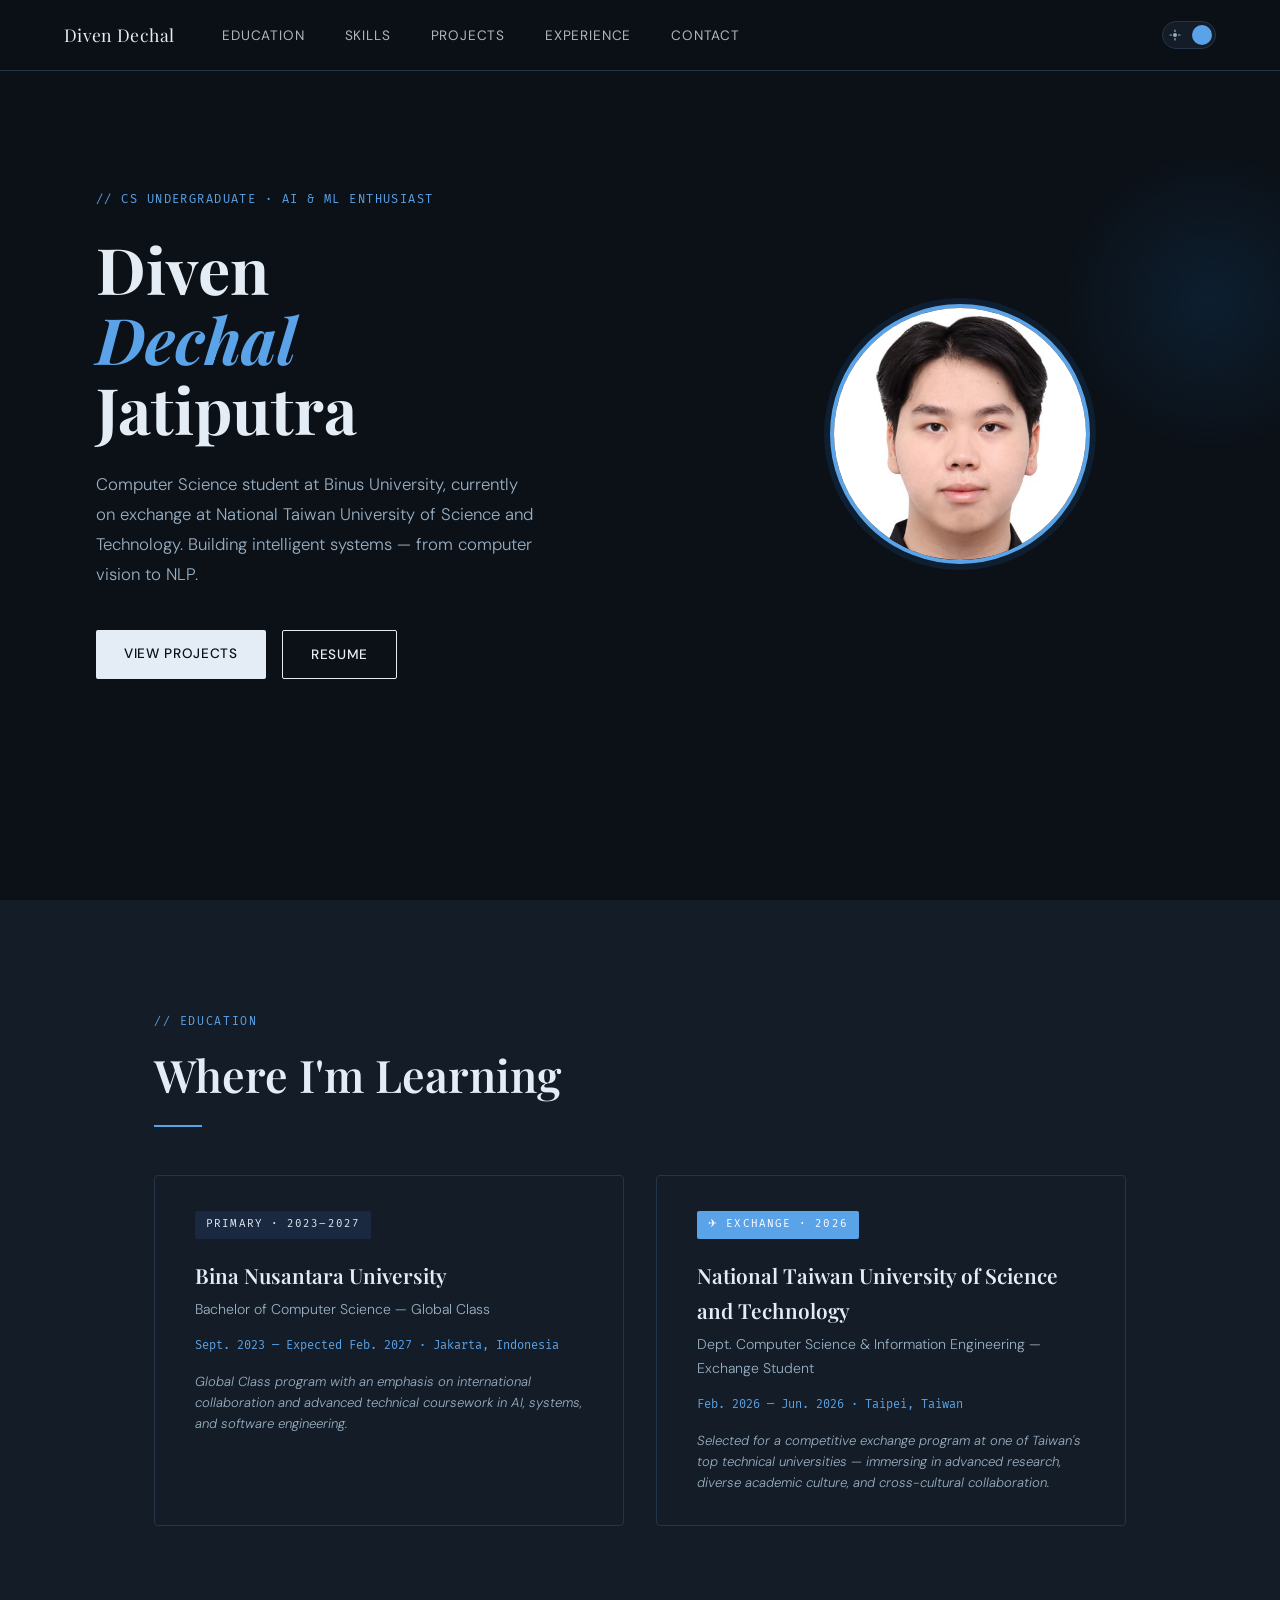
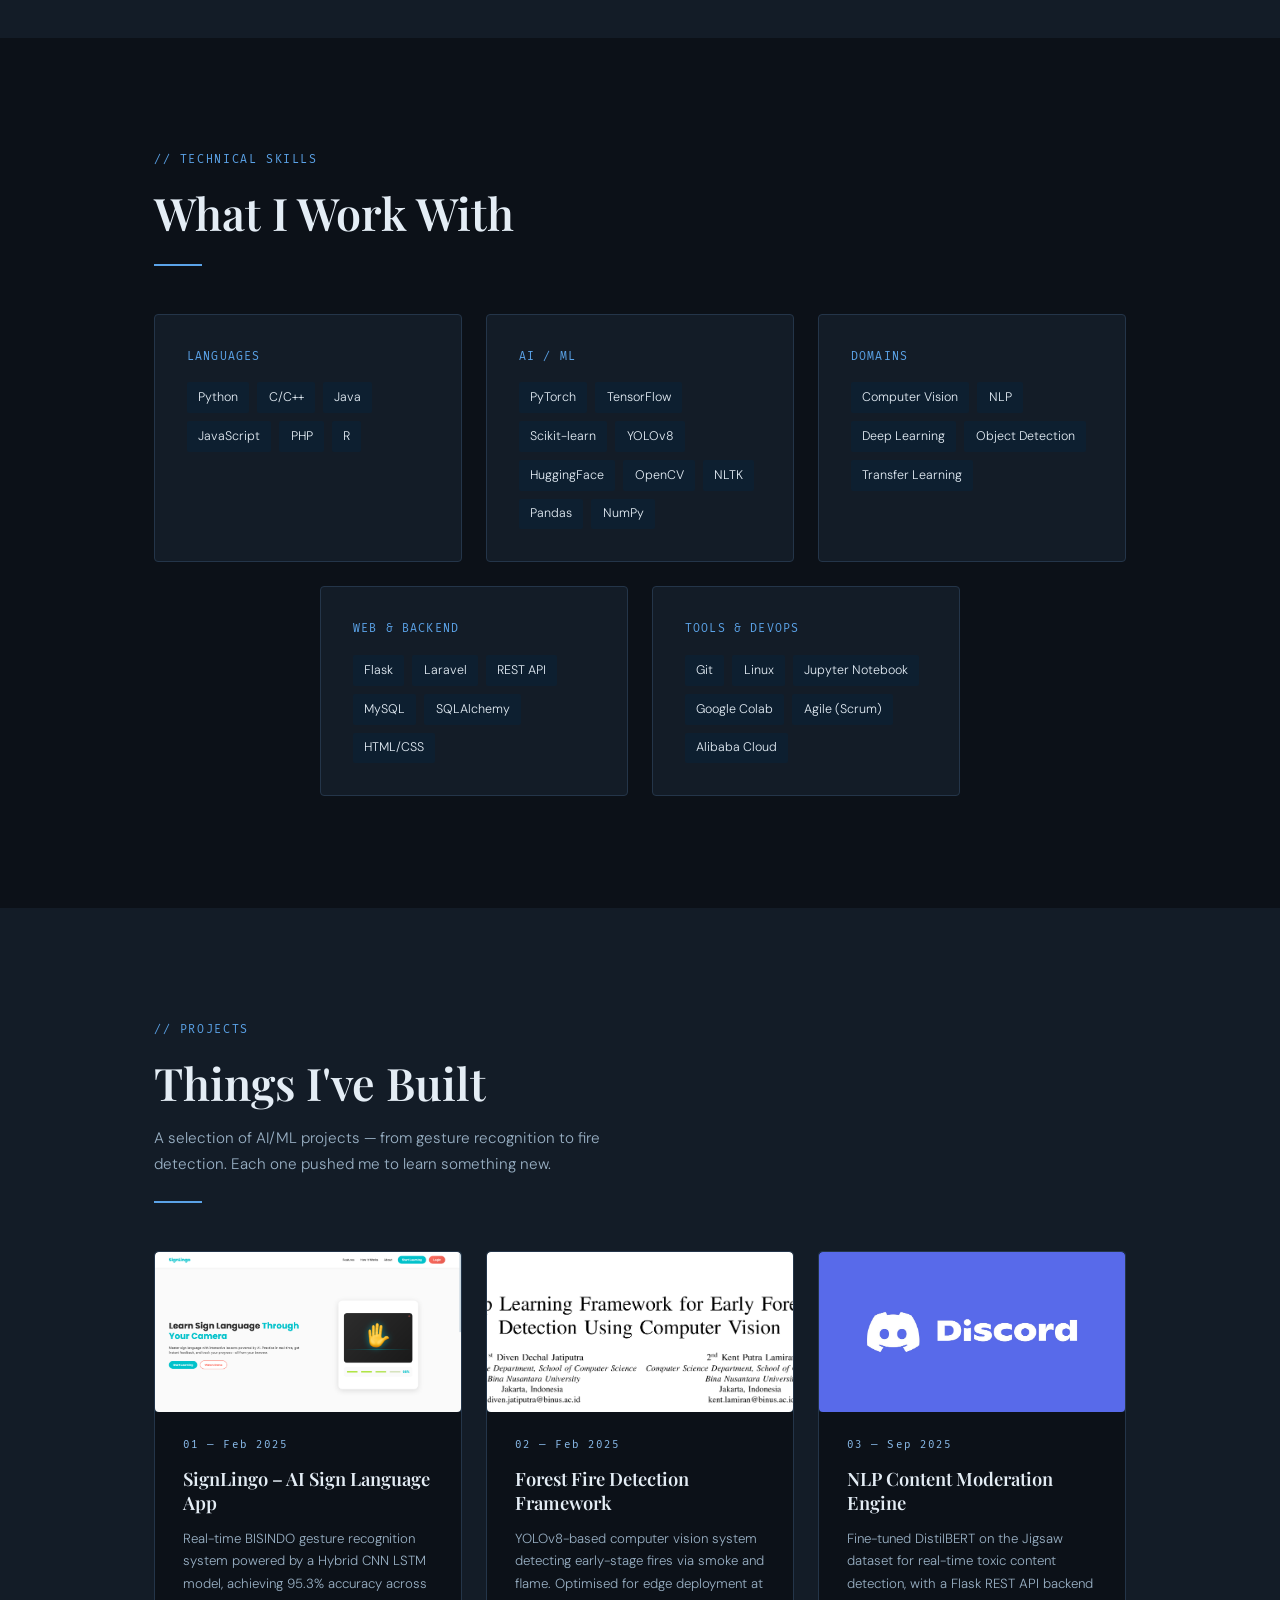
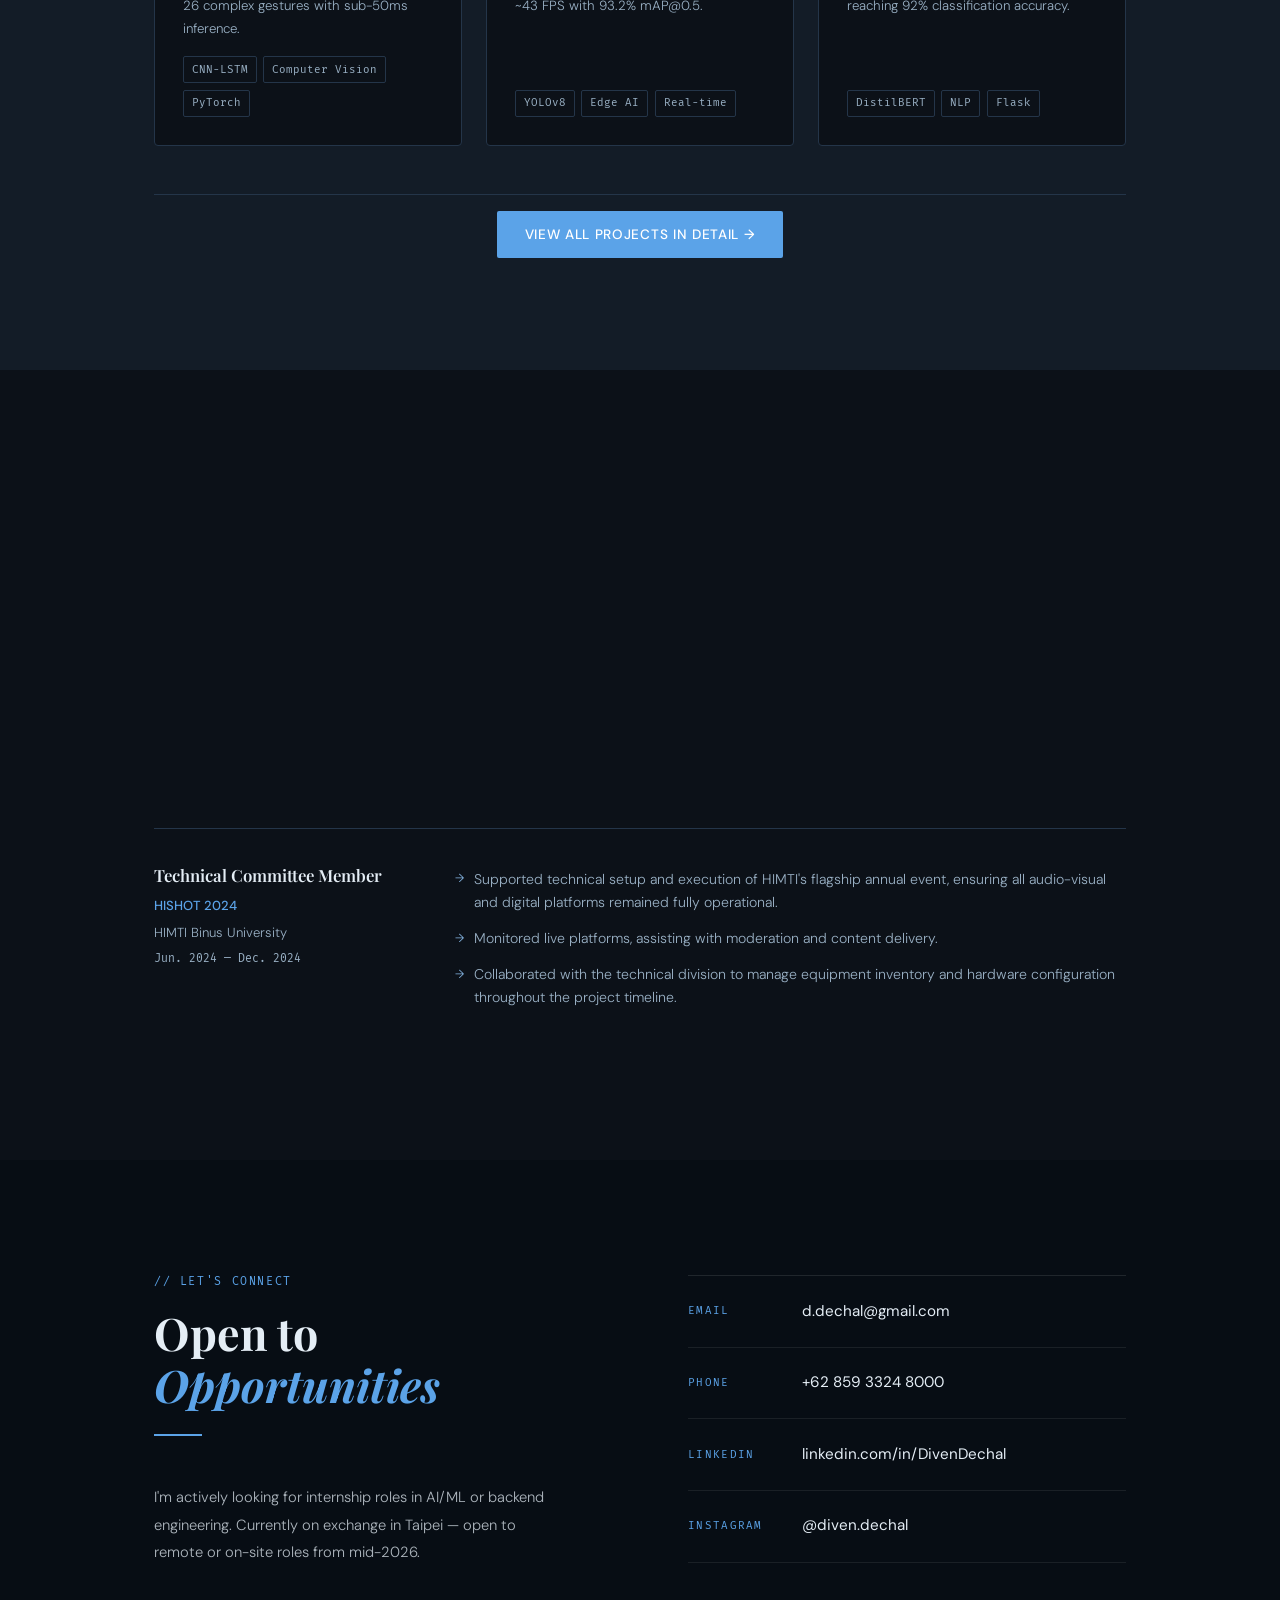
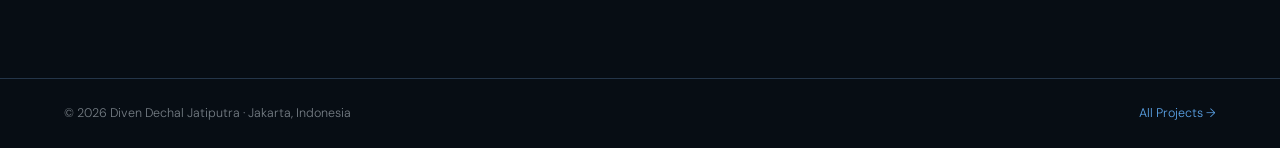
==== commit debcc733: "update Skill section" ====
--- a/Testing.html
+++ b/Testing.html
@@ -15,7 +15,6 @@
       <a class="nav-logo" href="#">Diven Dechal</a>
       <ul class="nav-links">
         <li><a href="#education">Education</a></li>
-        <li><a href="#certificates">Certs</a></li>
         <li><a href="#skills">Skills</a></li>
         <li><a href="#projects">Projects</a></li>
         <li><a href="#experience">Experience</a></li>
@@ -82,109 +81,55 @@
     </div>
   </section>
 
-  <section id="certificates">
-    <div class="container">
-      <p class="section-label reveal">// Certifications</p>
-      <h2 class="section-title reveal">Credentials &amp; Certificates</h2>
-      <p class="section-sub reveal">Verified credentials from leading technology organisations.</p>
-      <div class="section-divider reveal"></div>
-      <div class="cert-grid">
-
-        <!-- Alibaba Cloud -->
-        <div class="cert-card reveal">
-          <div class="cert-img-wrap">
-            <img src="resource/alibaba.jpg" alt="Alibaba Cloud Certificate" class="cert-img" />
-          </div>
-          <div class="cert-body">
-            <p class="cert-issuer">Alibaba Cloud</p>
-            <h3 class="cert-name">Alibaba Cloud Certified Associate: Cloud Engineer</h3>
-            <div class="cert-meta">
-              <span class="cert-date">Issued May 2025 · Expires May 2027</span>
-              <span class="cert-id">ID: IACA13250500210482L</span>
-            </div>
-            <a href="resource/alibaba-cert.jpg" class="cert-btn">View Certificate →</a>
-          </div>
-        </div>
-
-        <!-- AWS Cloud 101 -->
-        <div class="cert-card reveal" style="transition-delay:0.1s">
-          <div class="cert-img-wrap">
-            <img src="resource/aws.jpg" alt="AWS Certificate" class="cert-img" />
-          </div>
-          <div class="cert-body">
-            <p class="cert-issuer">Amazon Web Services (AWS)</p>
-            <h3 class="cert-name">AWS Educate Introduction to Cloud 101</h3>
-            <div class="cert-meta">
-              <span class="cert-date">Issued Oct 2024</span>
-            </div>
-            <a href="https://www.credly.com/badges/292834a7-c9d0-4af4-9a19-4c6aaaeac158/" class="cert-btn">View Certificate →</a>
-          </div>
-        </div>
-
-        <!-- AWS Compute -->
-        <div class="cert-card reveal" style="transition-delay:0.15s">
-          <div class="cert-img-wrap">
-            <img src="resource/aws.jpg" alt="AWS Certificate" class="cert-img" />
-          </div>
-          <div class="cert-body">
-            <p class="cert-issuer">Amazon Web Services (AWS)</p>
-            <h3 class="cert-name">AWS Educate Getting Started with Compute</h3>
-            <div class="cert-meta">
-              <span class="cert-date">Issued Oct 2024</span>
-            </div>
-            <a href="https://www.credly.com/badges/dbf9cd7e-7baf-4009-af47-1d5d3e913fb0/linked_in_profile" class="cert-btn">View Certificate →</a>
-          </div>
-        </div>
-
-        <!-- NVIDIA -->
-        <div class="cert-card reveal" style="transition-delay:0.2s">
-          <div class="cert-img-wrap">
-            <img src="resource/nvidia.jpg" alt="NVIDIA Certificate" class="cert-img" />
-          </div>
-          <div class="cert-body">
-            <p class="cert-issuer">NVIDIA</p>
-            <h3 class="cert-name">Building Conversational AI Applications</h3>
-            <div class="cert-meta">
-              <span class="cert-date">Issued Aug 2025</span>
-              <span class="cert-id">ID: C8GNGRZhTAicYiL42FWjVw</span>
-            </div>
-            <a href="https://learn.nvidia.com/certificates?id=RqJtTGAESUC0NpaSTUNZ7w" class="cert-btn">View Certificate →</a>
-          </div>
-        </div>
-
-      </div>
-    </div>
-  </section>
-
   <section id="skills">
     <div class="container">
       <p class="section-label reveal">// Technical Skills</p>
       <h2 class="section-title reveal">What I Work With</h2>
       <div class="section-divider reveal"></div>
       <div class="skills-wrap">
+
         <div class="skill-group reveal">
-          <p class="skill-group-title">AI / Machine Learning</p>
-          <div class="skill-tags">
-            <span class="tag">PyTorch</span><span class="tag">TensorFlow</span><span class="tag">YOLOv8</span>
-            <span class="tag">BERT</span><span class="tag">Computer Vision</span><span class="tag">NLP</span>
-            <span class="tag">Scikit-learn</span><span class="tag">Pandas</span><span class="tag">NumPy</span>
-          </div>
-        </div>
-        <div class="skill-group reveal" style="transition-delay:0.1s">
+          <p class="skill-group-title">Languages</p>
+          <div class="skill-tags">
+            <span class="tag">Python</span><span class="tag">C/C++</span><span class="tag">Java</span>
+            <span class="tag">JavaScript</span><span class="tag">PHP</span><span class="tag">R</span>
+          </div>
+        </div>
+
+        <div class="skill-group reveal" style="transition-delay:0.08s">
+          <p class="skill-group-title">AI / ML</p>
+          <div class="skill-tags">
+            <span class="tag">PyTorch</span><span class="tag">TensorFlow</span><span class="tag">Scikit-learn</span>
+            <span class="tag">YOLOv8</span><span class="tag">HuggingFace</span><span class="tag">OpenCV</span>
+            <span class="tag">NLTK</span><span class="tag">Pandas</span><span class="tag">NumPy</span>
+          </div>
+        </div>
+
+        <div class="skill-group reveal" style="transition-delay:0.16s">
+          <p class="skill-group-title">Domains</p>
+          <div class="skill-tags">
+            <span class="tag">Computer Vision</span><span class="tag">NLP</span>
+            <span class="tag">Deep Learning</span><span class="tag">Object Detection</span>
+            <span class="tag">Transfer Learning</span>
+          </div>
+        </div>
+
+        <div class="skill-group reveal" style="transition-delay:0.24s">
           <p class="skill-group-title">Web &amp; Backend</p>
           <div class="skill-tags">
-            <span class="tag">Python</span><span class="tag">Flask</span><span class="tag">Laravel</span>
-            <span class="tag">PHP</span><span class="tag">JavaScript</span><span class="tag">HTML/CSS</span>
-            <span class="tag">MySQL</span><span class="tag">SQLAlchemy</span><span class="tag">R</span>
-          </div>
-        </div>
-        <div class="skill-group reveal" style="transition-delay:0.2s">
-          <p class="skill-group-title">Core &amp; Tools</p>
-          <div class="skill-tags">
-            <span class="tag">Linux</span><span class="tag">Java (OOP)</span><span class="tag">C/C++</span>
-            <span class="tag">Agile / Scrum</span><span class="tag">SDLC</span><span class="tag">Git</span>
-          </div>
-        </div>
+            <span class="tag">Flask</span><span class="tag">Laravel</span><span class="tag">REST API</span>
+            <span class="tag">MySQL</span><span class="tag">SQLAlchemy</span><span class="tag">HTML/CSS</span>
+          </div>
+        </div>
+
+        <div class="skill-group reveal" style="transition-delay:0.32s">
+          <p class="skill-group-title">Tools &amp; DevOps</p>
+          <div class="skill-tags">
+            <span class="tag">Git</span><span class="tag">Linux</span><span class="tag">Jupyter Notebook</span>
+            <span class="tag">Google Colab</span><span class="tag">Agile (Scrum)</span><span class="tag">Alibaba Cloud</span>
+          </div>
+        </div>
+
       </div>
     </div>
   </section>
@@ -278,7 +223,6 @@
     </div>
   </section>
 
-
   <section id="contact">
     <div class="container">
       <div class="contact-layout">
--- a/CSS/style.css
+++ b/CSS/style.css
@@ -237,8 +237,18 @@
     .edu-note { margin-top: 1rem; font-size: 0.82rem; color: var(--muted); font-style: italic; line-height: 1.6; }
 
     /* ── SKILLS ── */
-    #skills { background: var(--surface); }
-    .skills-wrap { display: grid; grid-template-columns: repeat(3,1fr); gap: 2rem; margin-top: 3rem; }
+    #skills { background: var(--bg); }
+    .skills-wrap {
+      display: grid;
+      grid-template-columns: repeat(6, 1fr);
+      gap: 1.5rem;
+      margin-top: 3rem;
+    }
+    /* First 3 cards each span 2 of 6 columns = full width row */
+    .skill-group { grid-column: span 2; }
+    /* Last 2 cards: centred by starting at col 2 and 4 */
+    .skill-group:nth-child(4) { grid-column: 2 / 4; }
+    .skill-group:nth-child(5) { grid-column: 4 / 6; }
     .skill-group { padding: 2rem; border: 1px solid var(--border); border-radius: 4px; background: var(--surface); transition: border-color 0.25s, background 0.3s; }
     .skill-group:hover { border-color: var(--accent); }
     .skill-group-title { font-family: var(--mono); font-size: 0.72rem; letter-spacing: 0.1em; text-transform: uppercase; color: var(--accent); margin-bottom: 1rem; }
@@ -246,7 +256,7 @@
     .tag { font-size: 0.78rem; padding: 0.3rem 0.7rem; background: var(--accent-faint); color: var(--text); border-radius: 2px; transition: background 0.3s; }
 
     /* ── PROJECTS ── */
-    #projects { background: var(--bg); }
+    #projects { background: var(--surface); }
     .projects-grid { display: grid; grid-template-columns: repeat(3,1fr); gap: 1.5rem; margin-bottom: 3rem; }
     .project-card {
       border: 1px solid var(--border); border-radius: 4px;
@@ -276,7 +286,7 @@
     .projects-footer { text-align: center; padding-top: 1rem; border-top: 1px solid var(--border); }
 
     /* ── EXPERIENCE ── */
-    #experience { background: var(--surface); }
+    #experience { background: var(--bg); }
     .exp-list { margin-top: 3rem; }
     .exp-item { display: grid; grid-template-columns: 1fr 2.5fr; gap: 2rem; padding: 2rem 0; border-top: 1px solid var(--border); }
     .exp-role { font-family: var(--serif); font-size: 1.05rem; font-weight: 600; margin-bottom: 0.3rem; color: var(--text); }
@@ -356,118 +366,6 @@
       font-weight: 400;
     }
 
-    /* ── CERTIFICATES ── */
-    #certificates { background: var(--bg); }
-
-    .cert-grid {
-      display: grid;
-      grid-template-columns: 1fr 1fr;
-      gap: 1.5rem;
-    }
-
-    .cert-card {
-      display: flex;
-      flex-direction: row;
-      gap: 1rem;
-      padding: 1.25rem;
-      border: 1px solid var(--border);
-      border-radius: 10px;
-      overflow: hidden;
-      background: var(--bg);
-      transition: transform 0.25s, box-shadow 0.25s, border-color 0.25s;
-    }
-    .cert-card:hover {
-      transform: translateY(-3px);
-      box-shadow: 0 14px 40px rgba(0,0,0,0.1);
-      border-color: var(--accent);
-    }
-    [data-theme="dark"] .cert-card:hover {
-      box-shadow: 0 14px 40px rgba(0,0,0,0.45);
-    }
-
-    /* certificate thumbnail */
-    .cert-img-wrap {
-      width: 64px;
-      height: 64px;
-      flex-shrink: 0;
-      background: var(--accent-faint);
-      display: flex;
-      align-items: center;
-      justify-content: center;
-      overflow: hidden;
-      border-radius: 8px;
-      border: 1px solid var(--border);
-      align-self: flex-start;
-      margin-top: 0.2rem;
-    }
-    .cert-img {
-      width: 100%;
-      height: 100%;
-      object-fit: cover;
-      object-position: center;
-      display: block;
-    }
-
-    /* card details */
-    .cert-body {
-      padding: 1.4rem 1.5rem;
-      display: flex;
-      flex-direction: column;
-      gap: 0.4rem;
-      flex: 1;
-    }
-    .cert-issuer {
-      font-family: var(--mono);
-      font-size: 0.68rem;
-      letter-spacing: 0.1em;
-      text-transform: uppercase;
-      color: var(--accent);
-    }
-    .cert-name {
-      font-family: var(--sans);
-      font-size: 0.92rem;
-      font-weight: 600;
-      color: var(--text);
-      line-height: 1.4;
-      margin-bottom: 0.2rem;
-    }
-    .cert-meta {
-      display: flex;
-      flex-direction: column;
-      gap: 0.2rem;
-      margin-bottom: 0.6rem;
-    }
-    .cert-date {
-      font-size: 0.78rem;
-      color: var(--muted);
-    }
-    .cert-id {
-      font-family: var(--mono);
-      font-size: 0.68rem;
-      color: var(--muted);
-      opacity: 0.75;
-      word-break: break-all;
-    }
-    .cert-btn {
-      display: inline-block;
-      margin-top: auto;
-      padding: 0.45rem 1rem;
-      font-family: var(--sans);
-      font-size: 0.76rem;
-      font-weight: 500;
-      letter-spacing: 0.04em;
-      color: var(--accent);
-      border: 1px solid var(--accent);
-      border-radius: 4px;
-      text-decoration: none;
-      width: fit-content;
-      transition: background 0.2s, color 0.2s;
-    }
-    .cert-btn:hover {
-      background: var(--accent);
-      color: var(--bg);
-    }
-
     /* ── FOOTER ── */
     footer { background: var(--footer-bg); border-top: 1px solid var(--border); padding: 1.5rem 4rem; display: flex; justify-content: space-between; align-items: center; transition: background 0.3s; }
     footer p { font-size: 0.78rem; color: var(--footer-text); }
@@ -489,8 +387,9 @@
       .hero-right { display: none; }
       .hero-left { padding: 6rem 2rem 4rem; }
       .container { padding: 0 2rem; }
-      .edu-grid, .projects-grid, .skills-wrap, .contact-layout, .cert-grid { grid-template-columns: 1fr; }
-      .cert-img-wrap { width: 52px; height: 52px; }
+      .edu-grid, .projects-grid, .contact-layout { grid-template-columns: 1fr; }
+      .skills-wrap { grid-template-columns: 1fr 1fr; }
+      .skill-group { grid-column: span 1 !important; }
       .exp-item { grid-template-columns: 1fr; gap: 0.5rem; }
       footer { flex-direction: column; gap: 0.5rem; text-align: center; padding: 1.5rem 2rem; }
     }
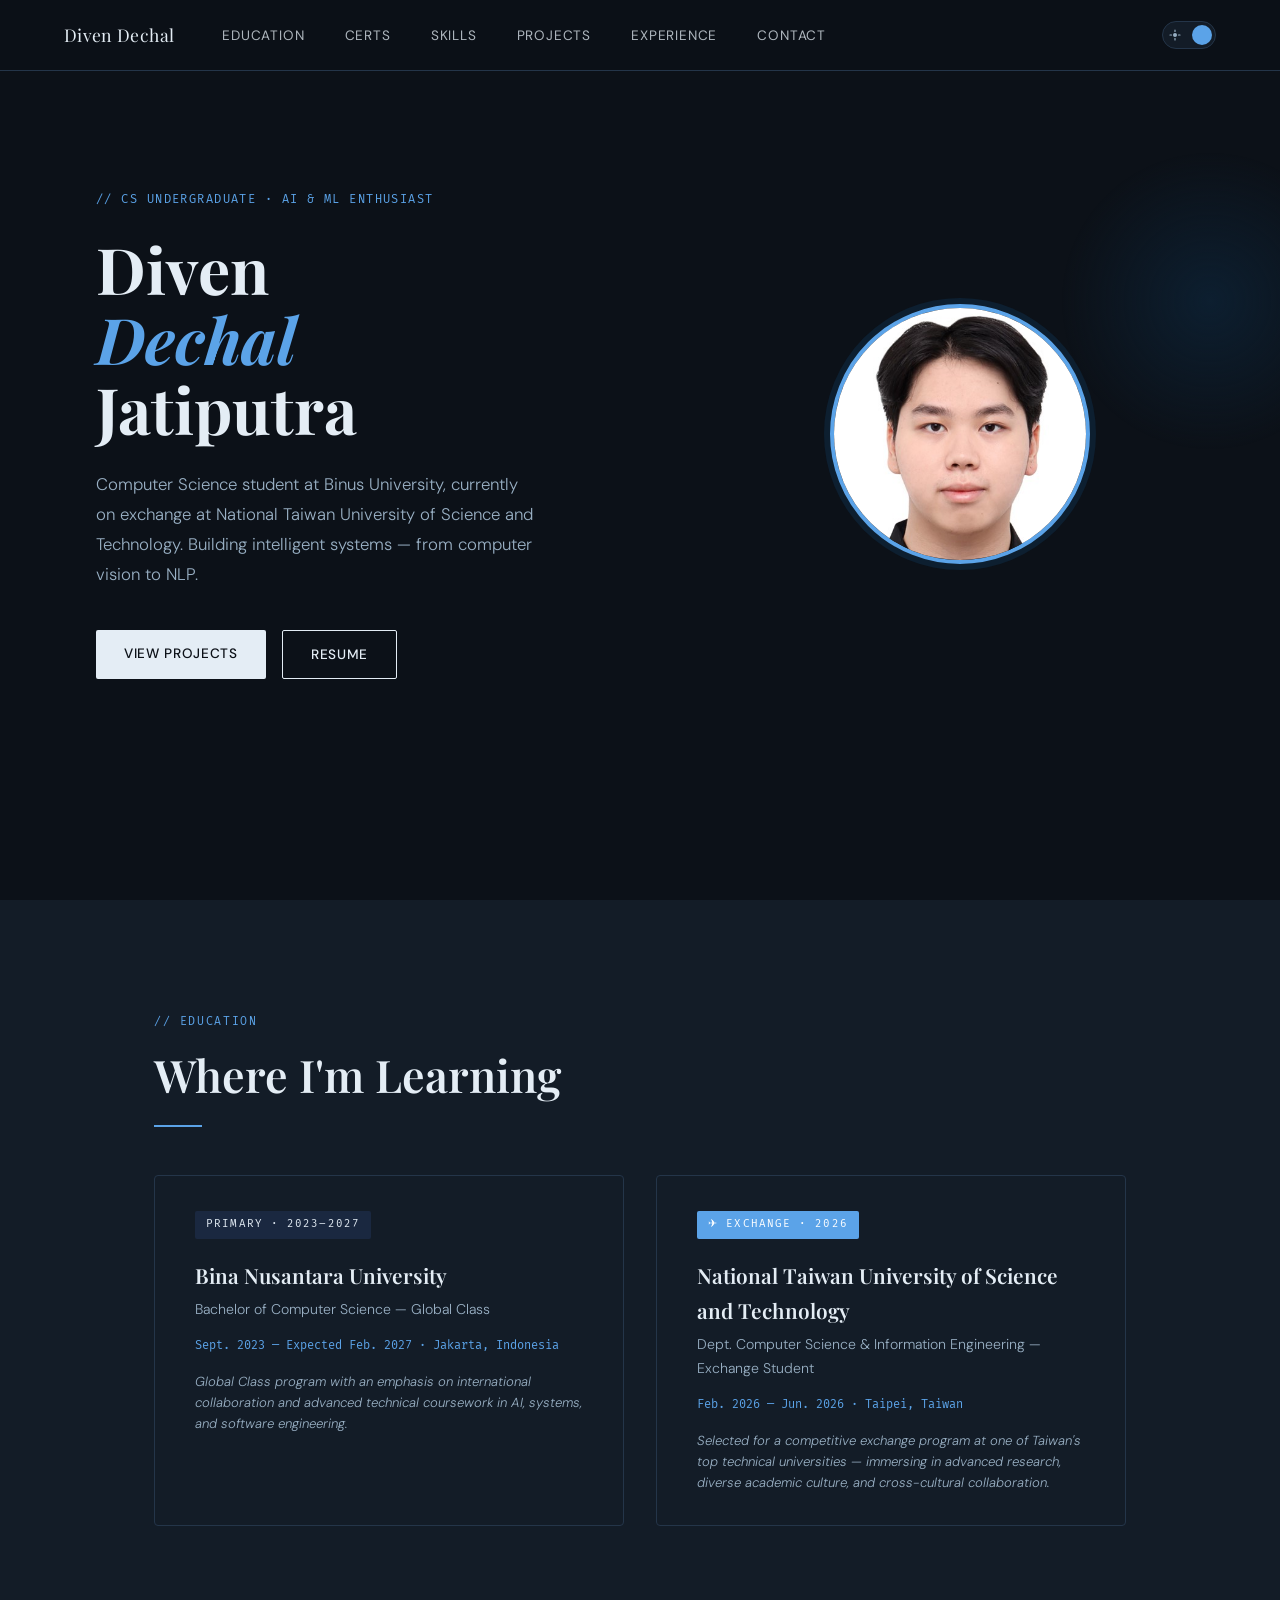
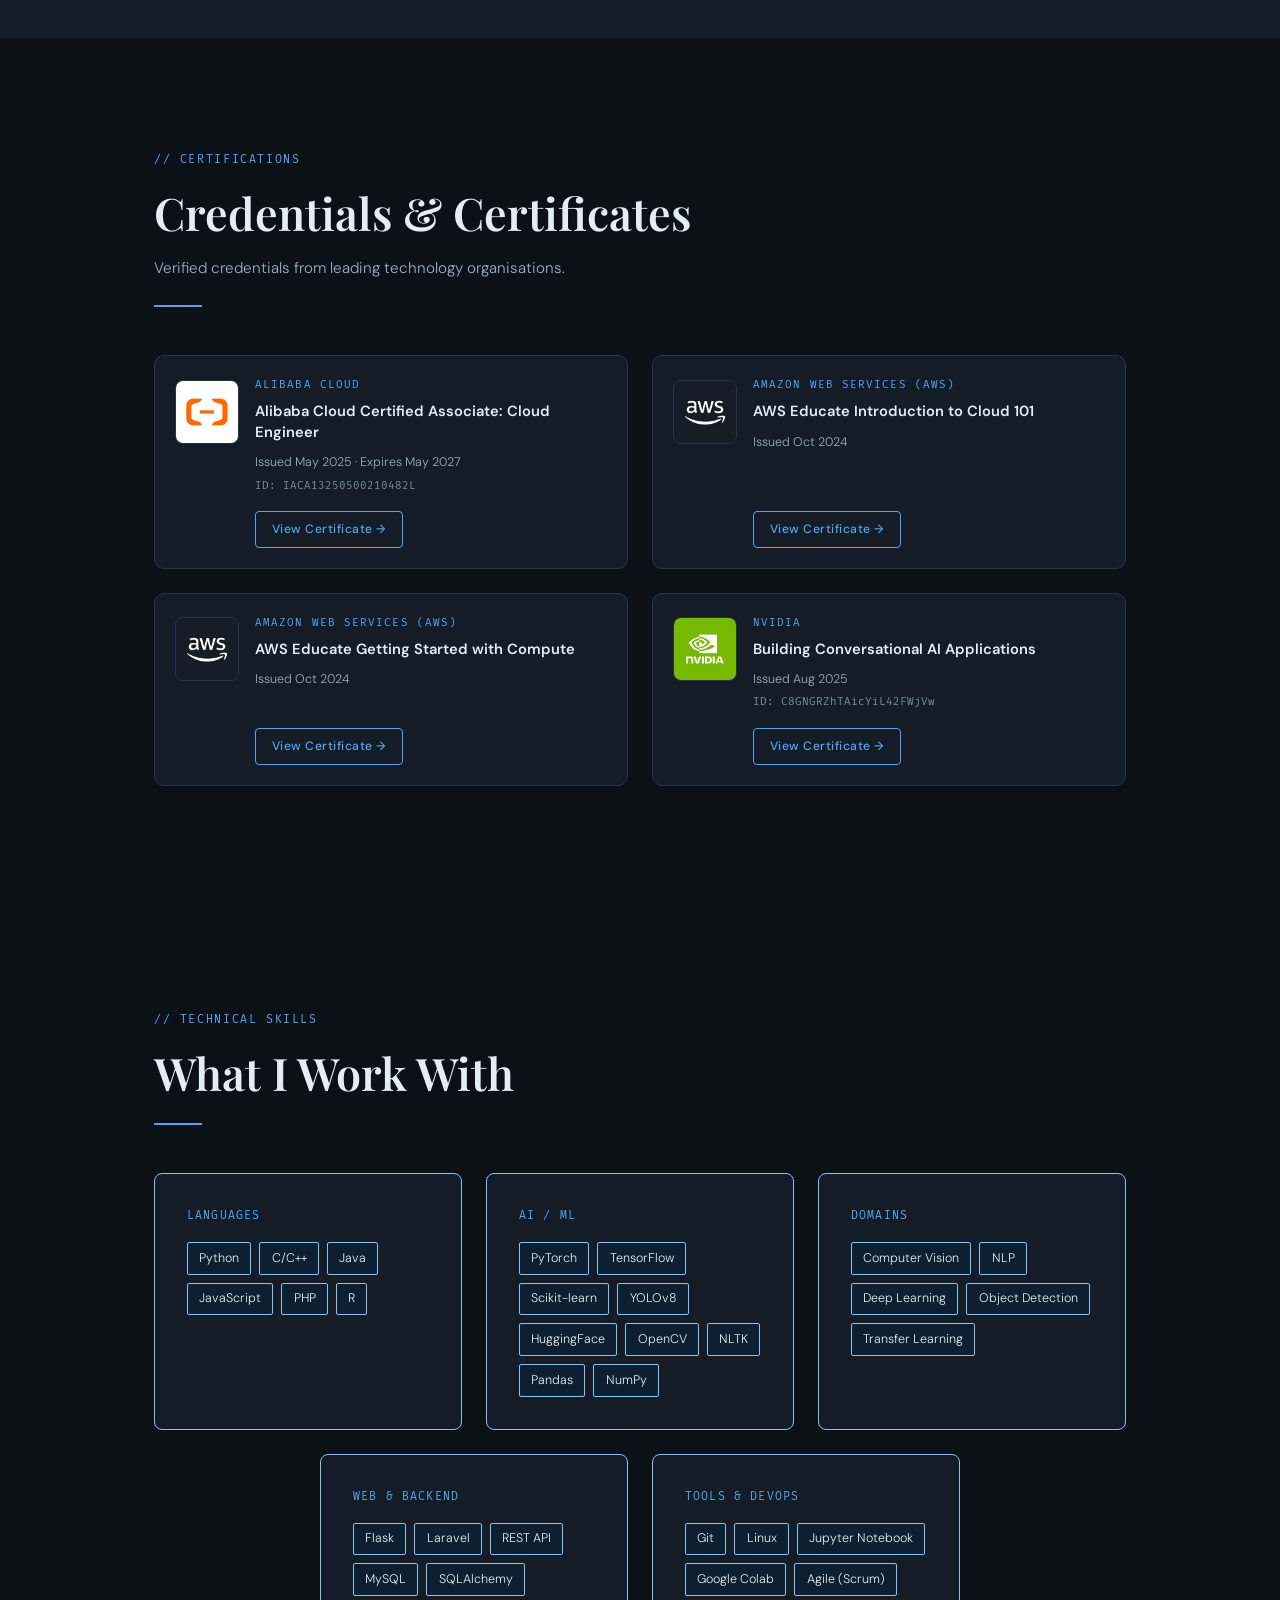
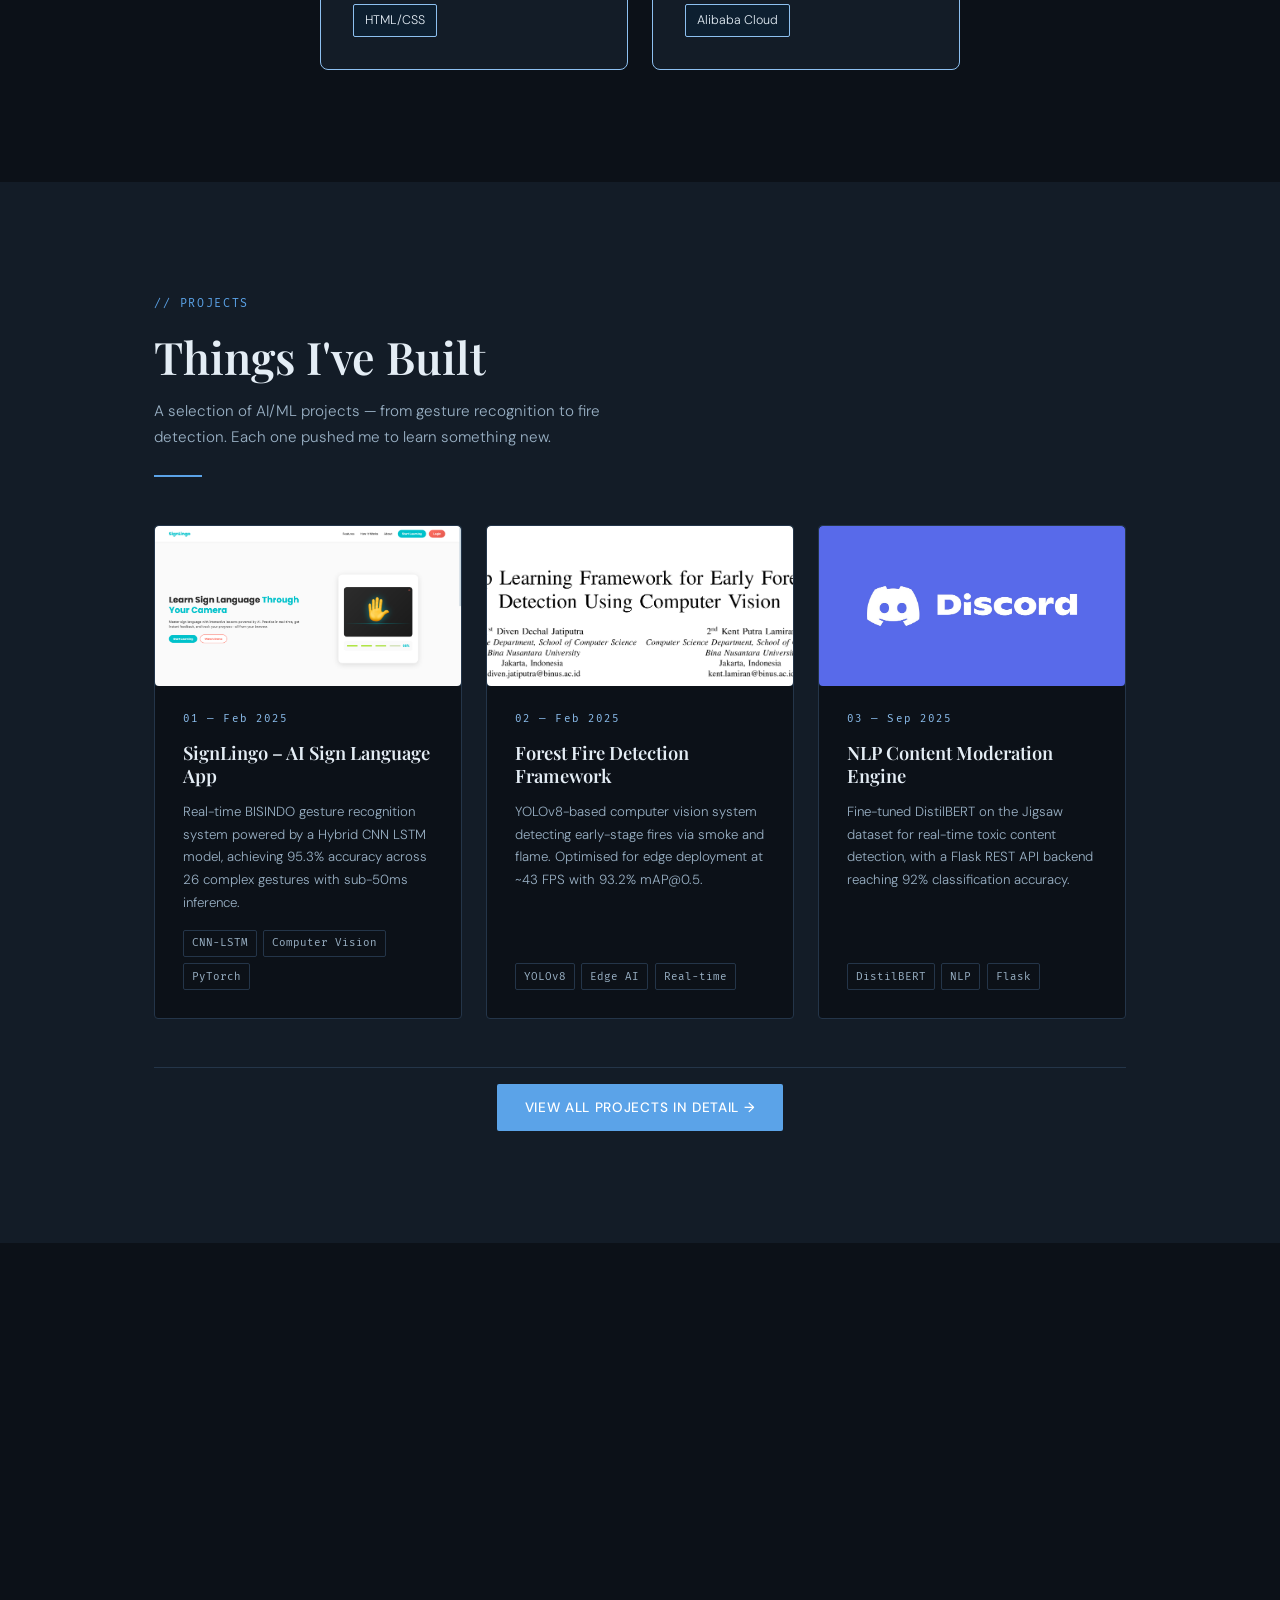
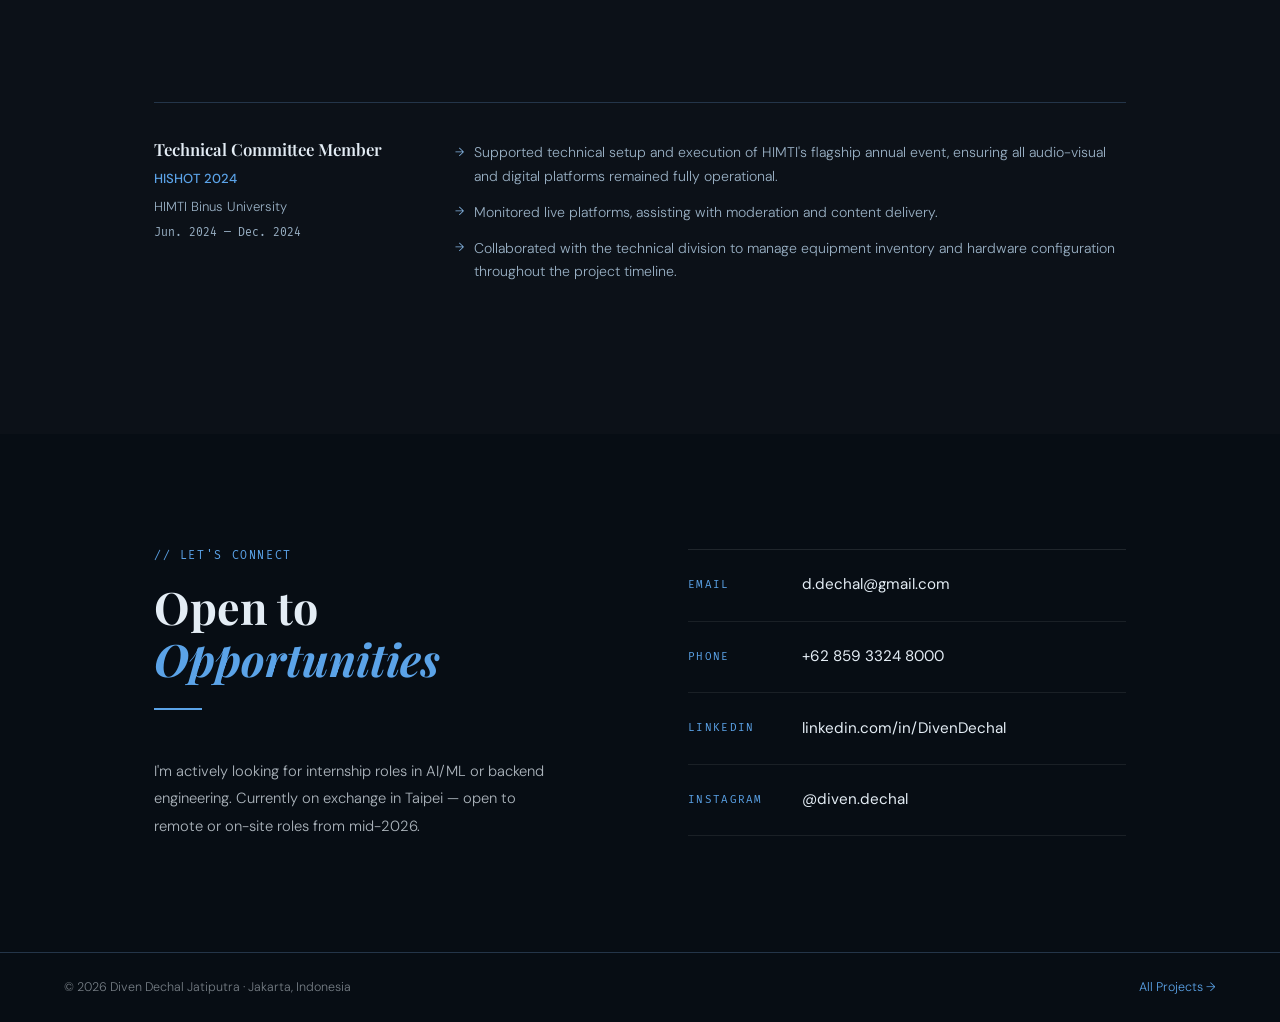
==== commit 1444170c: "update the certificate section" ====
--- a/Testing.html
+++ b/Testing.html
@@ -15,6 +15,7 @@
       <a class="nav-logo" href="#">Diven Dechal</a>
       <ul class="nav-links">
         <li><a href="#education">Education</a></li>
+        <li><a href="#certificates">Certs</a></li>
         <li><a href="#skills">Skills</a></li>
         <li><a href="#projects">Projects</a></li>
         <li><a href="#experience">Experience</a></li>
@@ -77,6 +78,80 @@
           <p class="edu-period">Feb. 2026 — Jun. 2026 · Taipei, Taiwan</p>
           <p class="edu-note">Selected for a competitive exchange program at one of Taiwan's top technical universities — immersing in advanced research, diverse academic culture, and cross-cultural collaboration.</p>
         </div>
+      </div>
+    </div>
+  </section>
+
+  <section id="certificates">
+    <div class="container">
+      <p class="section-label reveal">// Certifications</p>
+      <h2 class="section-title reveal">Credentials &amp; Certificates</h2>
+      <p class="section-sub reveal">Verified credentials from leading technology organisations.</p>
+      <div class="section-divider reveal"></div>
+      <div class="cert-grid">
+
+        <!-- Alibaba Cloud -->
+        <div class="cert-card reveal">
+          <div class="cert-img-wrap">
+            <img src="resource/alibaba.jpg" alt="Alibaba Cloud Certificate" class="cert-img" />
+          </div>
+          <div class="cert-body">
+            <p class="cert-issuer">Alibaba Cloud</p>
+            <h3 class="cert-name">Alibaba Cloud Certified Associate: Cloud Engineer</h3>
+            <div class="cert-meta">
+              <span class="cert-date">Issued May 2025 · Expires May 2027</span>
+              <span class="cert-id">ID: IACA13250500210482L</span>
+            </div>
+            <a href="resource/alibaba-cert.jpg" class="cert-btn">View Certificate →</a>
+          </div>
+        </div>
+
+        <!-- AWS Cloud 101 -->
+        <div class="cert-card reveal" style="transition-delay:0.1s">
+          <div class="cert-img-wrap">
+            <img src="resource/aws.jpg" alt="AWS Certificate" class="cert-img" />
+          </div>
+          <div class="cert-body">
+            <p class="cert-issuer">Amazon Web Services (AWS)</p>
+            <h3 class="cert-name">AWS Educate Introduction to Cloud 101</h3>
+            <div class="cert-meta">
+              <span class="cert-date">Issued Oct 2024</span>
+            </div>
+            <a href="https://www.credly.com/badges/292834a7-c9d0-4af4-9a19-4c6aaaeac158/linked_in_profile" class="cert-btn">View Certificate →</a>
+          </div>
+        </div>
+
+        <!-- AWS Compute -->
+        <div class="cert-card reveal" style="transition-delay:0.15s">
+          <div class="cert-img-wrap">
+            <img src="resource/aws.jpg" alt="AWS Certificate" class="cert-img" />
+          </div>
+          <div class="cert-body">
+            <p class="cert-issuer">Amazon Web Services (AWS)</p>
+            <h3 class="cert-name">AWS Educate Getting Started with Compute</h3>
+            <div class="cert-meta">
+              <span class="cert-date">Issued Oct 2024</span>
+            </div>
+            <a href="https://www.credly.com/badges/dbf9cd7e-7baf-4009-af47-1d5d3e913fb0/linked_in_profile" class="cert-btn">View Certificate →</a>
+          </div>
+        </div>
+
+        <!-- NVIDIA -->
+        <div class="cert-card reveal" style="transition-delay:0.2s">
+          <div class="cert-img-wrap">
+            <img src="resource/nvidia.jpg" alt="NVIDIA Certificate" class="cert-img" />
+          </div>
+          <div class="cert-body">
+            <p class="cert-issuer">NVIDIA</p>
+            <h3 class="cert-name">Building Conversational AI Applications</h3>
+            <div class="cert-meta">
+              <span class="cert-date">Issued Aug 2025</span>
+              <span class="cert-id">ID: C8GNGRZhTAicYiL42FWjVw</span>
+            </div>
+            <a href="https://learn.nvidia.com/certificates?id=RqJtTGAESUC0NpaSTUNZ7w" class="cert-btn">View Certificate →</a>
+          </div>
+        </div>
+
       </div>
     </div>
   </section>
--- a/CSS/style.css
+++ b/CSS/style.css
@@ -249,11 +249,100 @@
     /* Last 2 cards: centred by starting at col 2 and 4 */
     .skill-group:nth-child(4) { grid-column: 2 / 4; }
     .skill-group:nth-child(5) { grid-column: 4 / 6; }
-    .skill-group { padding: 2rem; border: 1px solid var(--border); border-radius: 4px; background: var(--surface); transition: border-color 0.25s, background 0.3s; }
-    .skill-group:hover { border-color: var(--accent); }
+    .skill-group { padding: 2rem; border: 1px solid var(--accent-light); border-radius: 8px; background: var(--surface); transition: border-color 0.25s, box-shadow 0.25s; }
+    .skill-group:hover { border-color: var(--accent); box-shadow: 0 0 0 1px var(--accent); }
     .skill-group-title { font-family: var(--mono); font-size: 0.72rem; letter-spacing: 0.1em; text-transform: uppercase; color: var(--accent); margin-bottom: 1rem; }
     .skill-tags { display: flex; flex-wrap: wrap; gap: 0.5rem; }
-    .tag { font-size: 0.78rem; padding: 0.3rem 0.7rem; background: var(--accent-faint); color: var(--text); border-radius: 2px; transition: background 0.3s; }
+    .tag { font-size: 0.78rem; padding: 0.3rem 0.7rem; background: var(--accent-faint); color: var(--text); border-radius: 2px; border: 1px solid var(--accent-light); transition: background 0.3s; }
+
+    /* ── CERTIFICATES ── */
+    #certificates { background: var(--bg); }
+    .cert-grid {
+      display: grid;
+      grid-template-columns: 1fr 1fr;
+      gap: 1.5rem;
+    }
+    .cert-card {
+      display: flex;
+      flex-direction: row;
+      gap: 1rem;
+      padding: 1.25rem;
+      border: 1px solid var(--border);
+      border-radius: 10px;
+      background: var(--surface);
+      transition: transform 0.25s, box-shadow 0.25s, border-color 0.25s;
+    }
+    .cert-card:hover {
+      transform: translateY(-3px);
+      box-shadow: 0 14px 40px rgba(0,0,0,0.45);
+      border-color: var(--accent);
+    }
+    .cert-img-wrap {
+      width: 64px;
+      height: 64px;
+      flex-shrink: 0;
+      background: var(--accent-faint);
+      display: flex;
+      align-items: center;
+      justify-content: center;
+      overflow: hidden;
+      border-radius: 8px;
+      border: 1px solid var(--border);
+      align-self: flex-start;
+      margin-top: 0.2rem;
+    }
+    .cert-img {
+      width: 100%;
+      height: 100%;
+      object-fit: cover;
+      object-position: center;
+      display: block;
+    }
+    .cert-body {
+      display: flex;
+      flex-direction: column;
+      gap: 0.4rem;
+      flex: 1;
+    }
+    .cert-issuer {
+      font-family: var(--mono);
+      font-size: 0.68rem;
+      letter-spacing: 0.1em;
+      text-transform: uppercase;
+      color: var(--accent);
+    }
+    .cert-name {
+      font-family: var(--sans);
+      font-size: 0.92rem;
+      font-weight: 600;
+      color: var(--text);
+      line-height: 1.4;
+      margin-bottom: 0.2rem;
+    }
+    .cert-meta {
+      display: flex;
+      flex-direction: column;
+      gap: 0.2rem;
+      margin-bottom: 0.6rem;
+    }
+    .cert-date { font-size: 0.78rem; color: var(--muted); }
+    .cert-id { font-family: var(--mono); font-size: 0.68rem; color: var(--muted); opacity: 0.75; word-break: break-all; }
+    .cert-btn {
+      display: inline-block;
+      margin-top: auto;
+      padding: 0.45rem 1rem;
+      font-family: var(--sans);
+      font-size: 0.76rem;
+      font-weight: 500;
+      letter-spacing: 0.04em;
+      color: var(--accent);
+      border: 1px solid var(--accent);
+      border-radius: 4px;
+      text-decoration: none;
+      width: fit-content;
+      transition: background 0.2s, color 0.2s;
+    }
+    .cert-btn:hover { background: var(--accent); color: var(--bg); }
 
     /* ── PROJECTS ── */
     #projects { background: var(--surface); }
